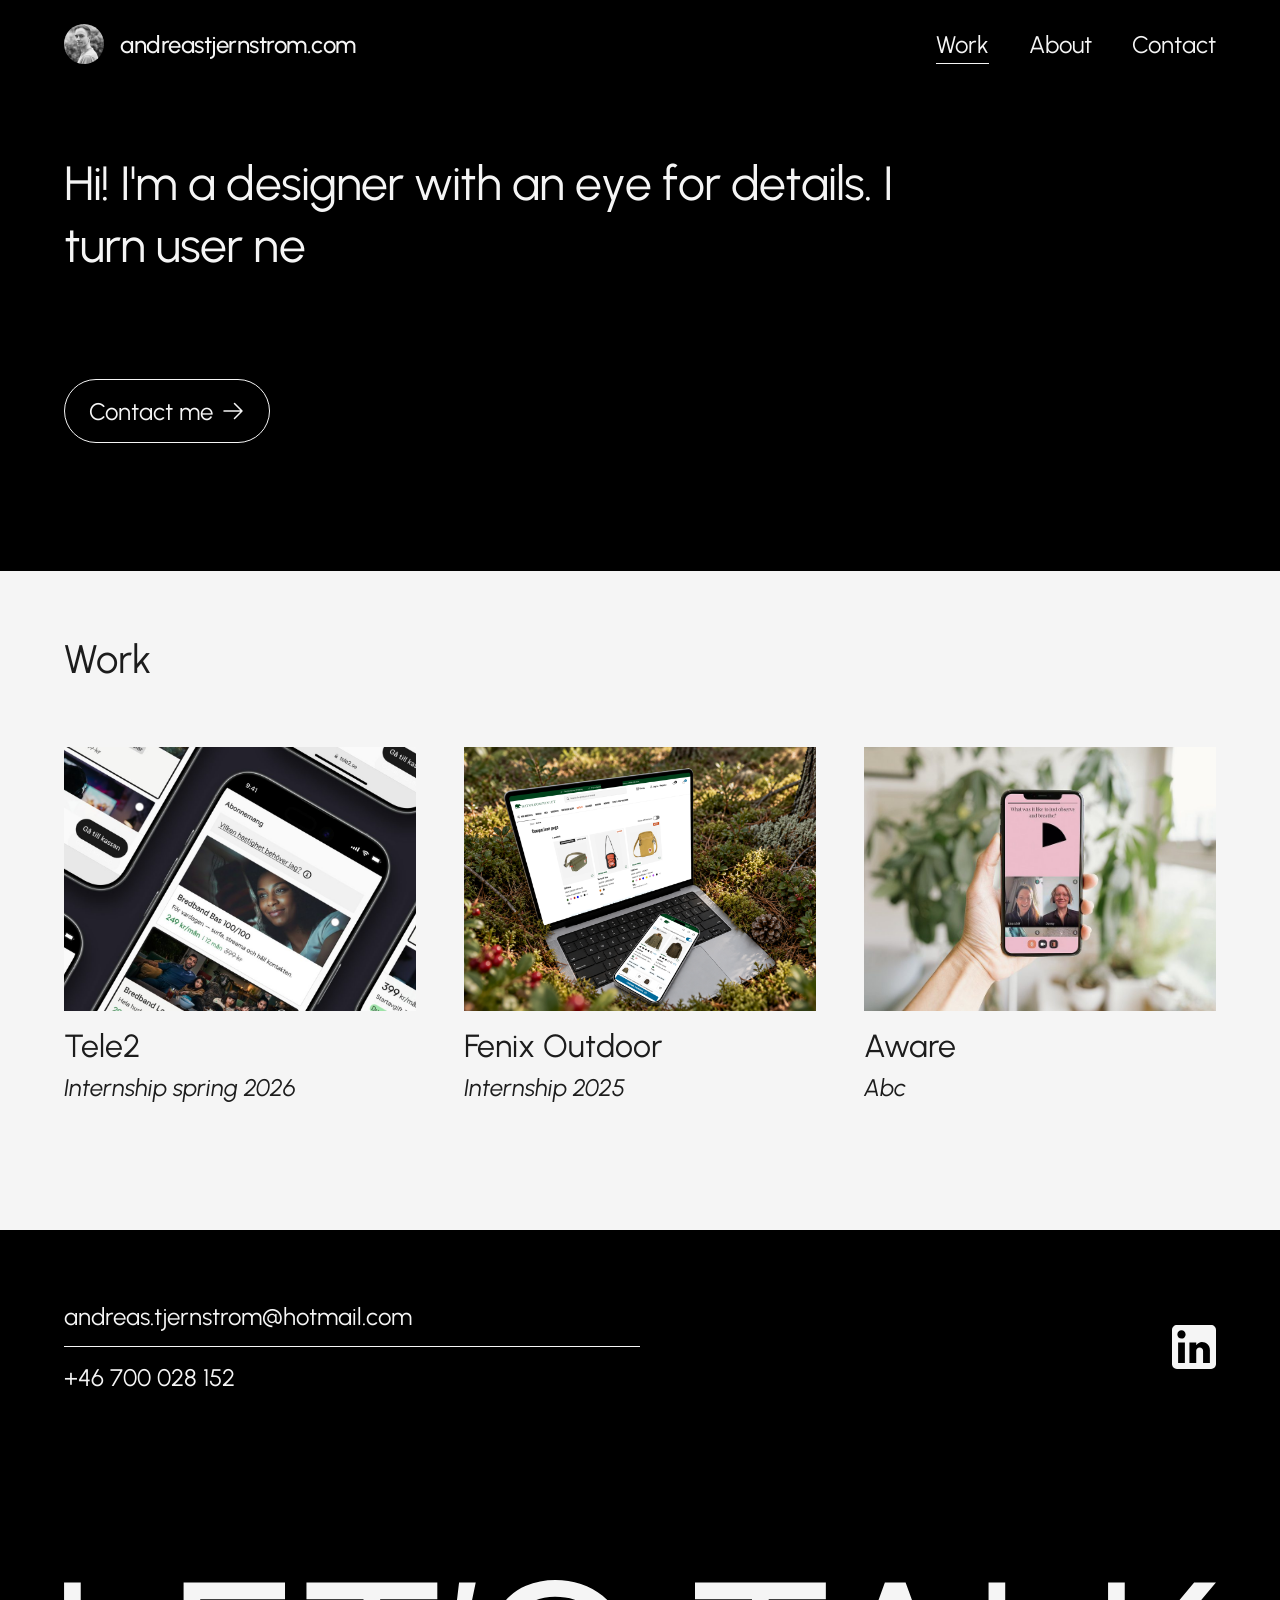
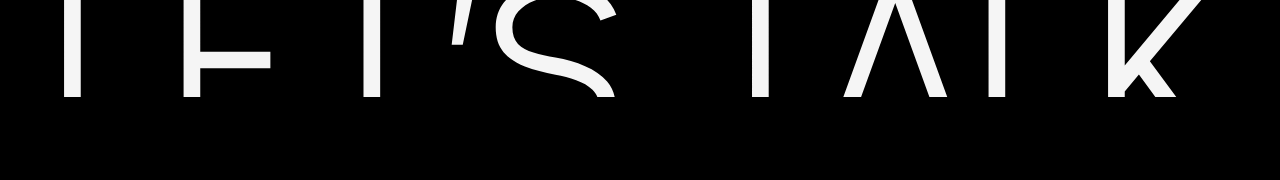
==== index.html @ 5c13f50b "Update index.html" ====
<!DOCTYPE html>
<html lang="en">
<head>
<meta charset="UTF-8" />
<meta name="viewport" content="width=device-width, initial-scale=1" />
<title>andreastjernstrom.com</title>
<meta name="description" content="Andreas Tjernström — UX Designer bridging user needs and business goals through intuitive digital experiences." />
<link rel="preconnect" href="https://fonts.googleapis.com" />
<link rel="preconnect" href="https://fonts.gstatic.com" crossorigin />
<link href="https://fonts.googleapis.com/css2?family=Urbanist:wght@400;500;600&display=swap" rel="stylesheet" />
<link rel="stylesheet" href="styles.css?v=36" />
</head>
<body>

<nav class="nav">
  <a href="index.html" class="nav__logo">
    <img class="nav__avatar" src="images/andreas-avatar-nav.jpg" alt="" width="40" height="40" />
    andreastjernstrom.com
  </a>
  <button class="nav__toggle" aria-label="Toggle menu" aria-expanded="false">
    <span></span><span></span>
    <svg class="nav__toggle-close" viewBox="0 0 20 20" width="20" height="20" fill="none" aria-hidden="true"><line x1="3" y1="3" x2="17" y2="17" stroke="currentColor" stroke-width="2" stroke-linecap="round"/><line x1="17" y1="3" x2="3" y2="17" stroke="currentColor" stroke-width="2" stroke-linecap="round"/></svg>
  </button>
<ul class="nav__links">
    <li><a href="index.html" aria-current="page">Work</a></li>
    <li><a href="about.html">About</a></li>
    <li><a href="contact.html">Contact</a></li>
  </ul>
</nav>

<header class="hero">
  <div class="hero__content">
    <h1>Hi! I'm a designer with an eye for details. I turn user needs and business goals into digital experiences that convert.</h1>
    <a href="contact.html" class="btn">
      <span>Contact me</span>
      <svg class="btn__icon" viewBox="0 0 24 24" fill="none" stroke="currentColor" stroke-width="1.5" aria-hidden="true">
        <path stroke-linecap="round" stroke-linejoin="round" d="M13.5 4.5 21 12m0 0-7.5 7.5M21 12H3" />
      </svg>
    </a>
  </div>
</header>

<section class="portfolio">
  <h2>Work</h2>
  <div class="portfolio__grid">
    <a class="portfolio__card" href="tele2.html" aria-label="Tele2 case study">
      <div class="portfolio__card-media">
        <img src="images/tele2-work-card.jpg" alt="Tele2" loading="lazy" />
      </div>
      <div class="portfolio__card-text">
        <p class="portfolio__card-title">Tele2</p>
        <p class="portfolio__card-subtitle">Internship spring 2026</p>
      </div>
    </a>
    <a class="portfolio__card" href="fenixoutdoor.html" aria-label="Fenix Outdoor case study">
      <div class="portfolio__card-media">
        <img src="images/fenix-work-card.png" alt="Fenix Outdoor International AG" loading="lazy" />
      </div>
      <div class="portfolio__card-text">
        <p class="portfolio__card-title">Fenix Outdoor</p>
        <p class="portfolio__card-subtitle">Internship 2025</p>
      </div>
    </a>
    <a class="portfolio__card" href="aware.html" aria-label="AWARE case study">
      <div class="portfolio__card-media">
        <img src="images/aware-work-card.jpg" alt="29k Foundation" loading="lazy" />
      </div>
      <div class="portfolio__card-text">
        <p class="portfolio__card-title">Aware</p>
        <p class="portfolio__card-subtitle">Abc</p>
      </div>
    </a>
  </div>
</section>

<section class="contact" id="contact">
  <div class="contact__details">
    <ul class="contact__list">
      <li><a href="mailto:andreas.tjernstrom@hotmail.com">andreas.tjernstrom@hotmail.com</a></li>
      <li class="contact__divider" aria-hidden="true"></li>
      <li><a href="tel:+46700028152">+46 700 028 152</a></li>
      <li class="contact__divider contact__divider--mobile-only" aria-hidden="true"></li>
    </ul>
    <a class="social" href="https://www.linkedin.com/in/andreastjernstrom" target="_blank" rel="noopener" aria-label="LinkedIn">
      <svg viewBox="0 0 44 44" fill="none" xmlns="http://www.w3.org/2000/svg"><path d="M39.1111 0C40.4077 0 41.6512 0.515078 42.5681 1.43192C43.4849 2.34877 44 3.59227 44 4.88889V39.1111C44 40.4077 43.4849 41.6512 42.5681 42.5681C41.6512 43.4849 40.4077 44 39.1111 44H4.88889C3.59227 44 2.34877 43.4849 1.43192 42.5681C0.515078 41.6512 0 40.4077 0 39.1111V4.88889C0 3.59227 0.515078 2.34877 1.43192 1.43192C2.34877 0.515078 3.59227 0 4.88889 0H39.1111ZM37.8889 37.8889V24.9333C37.8889 22.8199 37.0493 20.7929 35.5549 19.2985C34.0604 17.804 32.0335 16.9644 29.92 16.9644C27.8422 16.9644 25.4222 18.2356 24.2489 20.1422V17.4289H17.4289V37.8889H24.2489V25.8378C24.2489 23.9556 25.7644 22.4156 27.6467 22.4156C28.5543 22.4156 29.4248 22.7761 30.0665 23.4179C30.7083 24.0597 31.0689 24.9301 31.0689 25.8378V37.8889H37.8889ZM9.48444 13.5911C10.5736 13.5911 11.6181 13.1584 12.3883 12.3883C13.1584 11.6181 13.5911 10.5736 13.5911 9.48444C13.5911 7.21111 11.7578 5.35333 9.48444 5.35333C8.38881 5.35333 7.33804 5.78857 6.56331 6.56331C5.78857 7.33804 5.35333 8.38881 5.35333 9.48444C5.35333 11.7578 7.21111 13.5911 9.48444 13.5911ZM12.8822 37.8889V17.4289H6.11111V37.8889H12.8822Z" fill="#F5F5F5"/></svg>
    </a>
  </div>
  <div class="footer-wordmark">
    <svg class="footer-wordmark__desktop" width="1270" height="129" viewBox="0 0 1270 129" fill="none" xmlns="http://www.w3.org/2000/svg" role="img" aria-label="Let's talk"><path d="M18.376 129H0V2.76074H18.376V129ZM243.604 21.166H150.147V79.0107H227.459V97.416H150.147V129H131.771V2.76074H243.604V21.166ZM411.52 21.166H348.515V129H330.139V21.166H267.266V2.76074H411.52V21.166ZM541.794 0C551.332 1.29183e-05 560.651 1.48987 569.752 4.46973C578.853 7.44962 586.859 11.7885 593.772 17.4854C600.773 23.1821 605.805 30.1494 608.867 38.3877L591.41 44.6982C589.485 39.1767 585.94 34.4882 580.777 30.6318C575.702 26.6879 569.752 23.7072 562.927 21.6914C556.101 19.588 549.057 18.5371 541.794 18.5371C533.481 18.4495 525.693 19.8509 518.43 22.7432C511.254 25.5477 505.435 29.492 500.973 34.5752C496.51 39.5708 494.278 45.443 494.278 52.1914C494.278 60.0793 496.334 66.1713 500.447 70.4658C504.647 74.6726 510.335 77.8272 517.511 79.9307C524.686 82.0341 532.781 83.9188 541.794 85.584C553.52 87.5998 564.414 90.7553 574.478 95.0498C584.541 99.2567 592.635 104.91 598.761 112.009C603.009 116.871 605.782 122.535 607.084 129H588C586.843 125.978 585.049 123.294 582.615 120.948C577.977 116.478 571.983 112.972 564.633 110.431C557.37 107.801 549.757 105.786 541.794 104.384C529.281 102.193 518.036 99.213 508.061 95.4443C498.172 91.6757 490.34 86.3733 484.564 79.5371C478.789 72.6133 475.901 63.4974 475.901 52.1914C475.901 41.5867 478.965 32.3842 485.09 24.584C491.215 16.7837 499.266 10.7359 509.241 6.44141C519.304 2.14686 530.156 0 541.794 0ZM839.905 21.166H776.901V129H758.525V21.166H695.652V2.76074H839.905V21.166ZM973.756 129H859.177L905.002 2.76074H927.841L973.756 129ZM1037.68 129H1019.31V2.76074H1037.68V129ZM1169.46 94.2607L1245.98 2.76074H1270L1197.15 89.6592L1226.28 129H1203.2L1185.08 104.121L1169.46 122.92V129H1151.08V2.76074H1169.46V94.2607ZM878.75 128.968H954.093L916.421 25.373L878.75 128.968ZM439.578 71.3857H427.371L435.509 2.76074H453.885L439.578 71.3857Z" fill="#F5F5F5"/></svg>
    <div class="footer-wordmark__mobile">
      <div class="footer-wordmark__track">
        <svg viewBox="0 0 1270 129" fill="none" xmlns="http://www.w3.org/2000/svg"><path d="M18.376 129H0V2.76074H18.376V129ZM243.604 21.166H150.147V79.0107H227.459V97.416H150.147V129H131.771V2.76074H243.604V21.166ZM411.52 21.166H348.515V129H330.139V21.166H267.266V2.76074H411.52V21.166ZM541.794 0C551.332 1.29183e-05 560.651 1.48987 569.752 4.46973C578.853 7.44962 586.859 11.7885 593.772 17.4854C600.773 23.1821 605.805 30.1494 608.867 38.3877L591.41 44.6982C589.485 39.1767 585.94 34.4882 580.777 30.6318C575.702 26.6879 569.752 23.7072 562.927 21.6914C556.101 19.588 549.057 18.5371 541.794 18.5371C533.481 18.4495 525.693 19.8509 518.43 22.7432C511.254 25.5477 505.435 29.492 500.973 34.5752C496.51 39.5708 494.278 45.443 494.278 52.1914C494.278 60.0793 496.334 66.1713 500.447 70.4658C504.647 74.6726 510.335 77.8272 517.511 79.9307C524.686 82.0341 532.781 83.9188 541.794 85.584C553.52 87.5998 564.414 90.7553 574.478 95.0498C584.541 99.2567 592.635 104.91 598.761 112.009C603.009 116.871 605.782 122.535 607.084 129H588C586.843 125.978 585.049 123.294 582.615 120.948C577.977 116.478 571.983 112.972 564.633 110.431C557.37 107.801 549.757 105.786 541.794 104.384C529.281 102.193 518.036 99.213 508.061 95.4443C498.172 91.6757 490.34 86.3733 484.564 79.5371C478.789 72.6133 475.901 63.4974 475.901 52.1914C475.901 41.5867 478.965 32.3842 485.09 24.584C491.215 16.7837 499.266 10.7359 509.241 6.44141C519.304 2.14686 530.156 0 541.794 0ZM839.905 21.166H776.901V129H758.525V21.166H695.652V2.76074H839.905V21.166ZM973.756 129H859.177L905.002 2.76074H927.841L973.756 129ZM1037.68 129H1019.31V2.76074H1037.68V129ZM1169.46 94.2607L1245.98 2.76074H1270L1197.15 89.6592L1226.28 129H1203.2L1185.08 104.121L1169.46 122.92V129H1151.08V2.76074H1169.46V94.2607ZM878.75 128.968H954.093L916.421 25.373L878.75 128.968ZM439.578 71.3857H427.371L435.509 2.76074H453.885L439.578 71.3857Z" fill="#F5F5F5"/></svg>
        <svg aria-hidden="true" viewBox="0 0 1270 129" fill="none" xmlns="http://www.w3.org/2000/svg"><path d="M18.376 129H0V2.76074H18.376V129ZM243.604 21.166H150.147V79.0107H227.459V97.416H150.147V129H131.771V2.76074H243.604V21.166ZM411.52 21.166H348.515V129H330.139V21.166H267.266V2.76074H411.52V21.166ZM541.794 0C551.332 1.29183e-05 560.651 1.48987 569.752 4.46973C578.853 7.44962 586.859 11.7885 593.772 17.4854C600.773 23.1821 605.805 30.1494 608.867 38.3877L591.41 44.6982C589.485 39.1767 585.94 34.4882 580.777 30.6318C575.702 26.6879 569.752 23.7072 562.927 21.6914C556.101 19.588 549.057 18.5371 541.794 18.5371C533.481 18.4495 525.693 19.8509 518.43 22.7432C511.254 25.5477 505.435 29.492 500.973 34.5752C496.51 39.5708 494.278 45.443 494.278 52.1914C494.278 60.0793 496.334 66.1713 500.447 70.4658C504.647 74.6726 510.335 77.8272 517.511 79.9307C524.686 82.0341 532.781 83.9188 541.794 85.584C553.52 87.5998 564.414 90.7553 574.478 95.0498C584.541 99.2567 592.635 104.91 598.761 112.009C603.009 116.871 605.782 122.535 607.084 129H588C586.843 125.978 585.049 123.294 582.615 120.948C577.977 116.478 571.983 112.972 564.633 110.431C557.37 107.801 549.757 105.786 541.794 104.384C529.281 102.193 518.036 99.213 508.061 95.4443C498.172 91.6757 490.34 86.3733 484.564 79.5371C478.789 72.6133 475.901 63.4974 475.901 52.1914C475.901 41.5867 478.965 32.3842 485.09 24.584C491.215 16.7837 499.266 10.7359 509.241 6.44141C519.304 2.14686 530.156 0 541.794 0ZM839.905 21.166H776.901V129H758.525V21.166H695.652V2.76074H839.905V21.166ZM973.756 129H859.177L905.002 2.76074H927.841L973.756 129ZM1037.68 129H1019.31V2.76074H1037.68V129ZM1169.46 94.2607L1245.98 2.76074H1270L1197.15 89.6592L1226.28 129H1203.2L1185.08 104.121L1169.46 122.92V129H1151.08V2.76074H1169.46V94.2607ZM878.75 128.968H954.093L916.421 25.373L878.75 128.968ZM439.578 71.3857H427.371L435.509 2.76074H453.885L439.578 71.3857Z" fill="#F5F5F5"/></svg>
      </div>
    </div>
  </div>
</section>


<script src="script.js?v=36"></script>
</body>
</html>
---- styles.css ----
/* ============================================
   atjernstrom.com — recreated codebase
   ============================================ */

:root {
  --cream: #feffe2;
  --white: #ffffff;
  --off-white: #f7f4f1;
  --ink: #1c1c1c;
  --black: #000000;
  --paper: #fafafa;
  --line: rgba(28, 28, 28, 0.25);

  --font: "Urbanist", sans-serif;

  --nav-h: 88px;
  --container: 1200px;
  --pad: clamp(24px, 5vw, 64px);
}

* {
  box-sizing: border-box;
}

html {
  scroll-behavior: smooth;
  overscroll-behavior-y: none;
}

body {
  margin: 0;
  font-family: var(--font);
  color: var(--ink);
  background: #000000;
  -webkit-font-smoothing: antialiased;
}

a {
  color: inherit;
  text-decoration: none;
}

img {
  max-width: 100%;
  display: block;
}

.container {
  max-width: var(--container);
  margin: 0 auto;
  padding: 0 var(--pad);
}

/* ---------- Nav ---------- */

.nav {
  position: sticky;
  top: 0;
  z-index: 50;
  display: flex;
  align-items: center;
  justify-content: space-between;
  height: var(--nav-h);
  padding: 0 var(--pad);
  background: #000000;
  color: #f5f5f5;
  transition: transform 0.3s ease;
}

/* `transform`, not `margin-top`: a negative margin-top on .nav pulls
   everything after it up too, shrinking the WHOLE document's height by
   --nav-h every time the nav hides, and growing it back every time it
   shows. On a long page, scrolling down near the very bottom hides the
   nav, which shrinks the document and clamps the scroll position down —
   which then reads as scrolling back UP relative to the previous frame,
   which the logic below reacts to by showing the nav again, which grows
   the document and pushes the scroll position back down (relatively),
   which reads as scrolling down again... this feedback loop was rapidly
   toggling .nav--hidden on and off, several times within a handful of
   pixels of scroll, confirmed with a fine-grained scroll scan on a long
   case-study page (the effect is negligible on a short page like the
   homepage, where the bottom of the page is reached in one scroll step,
   not lingered on). Because the footer scroll-reveal below reads
   .contact's position on every scroll frame, that oscillation was
   visible as the footer's own lock flickering in and out right as it
   approached the bottom of the page — this was the actual bug, not
   anything about the footer reveal logic itself. `transform` renders the
   slide-up-and-hide purely visually, without moving or resizing anything
   in the actual document flow, so hiding/showing the nav can no longer
   change the document's height at all, which removes the feedback loop
   at its root — on every page, not just the ones this happened to be
   caught on. */
.nav--hidden {
  transform: translateY(calc(-1 * var(--nav-h)));
}

.nav__logo {
  display: flex;
  align-items: center;
  gap: 16px;
  font-size: 1.5rem;
  font-weight: 500;
  letter-spacing: -0.02em;
}

.nav__avatar {
  width: 40px;
  height: 40px;
  border-radius: 50%;
  object-fit: cover;
  flex-shrink: 0;
}

.nav__links {
  display: flex;
  gap: 40px;
  list-style: none;
  margin: 0;
  padding: 0;
  font-size: 1.5rem;
}

.nav__links a {
  padding-bottom: 4px;
  border-bottom: 1px solid transparent;
  transition: border-color 0.2s ease;
}

.nav__links a:hover,
.nav__links a[aria-current="page"] {
  border-bottom-color: currentColor;
}

.nav__toggle {
  display: none;
  position: relative;
  z-index: 41;
  width: 40px;
  height: 40px;
  align-items: center;
  justify-content: center;
  background: none;
  border: 0;
  cursor: pointer;
  padding: 8px;
}

.nav__toggle span {
  display: block;
  width: 24px;
  height: 2px;
  background: #f5f5f5;
  margin: 5px 0;
}

.nav__toggle-close {
  display: none;
  position: absolute;
  inset: 0;
  margin: auto;
  color: #f5f5f5;
}

.nav__toggle[aria-expanded="true"] span {
  display: none;
}

.nav__toggle[aria-expanded="true"] .nav__toggle-close {
  display: block;
}

html.nav-open,
html.nav-open body {
  overflow: hidden;
  height: 100%;
  overscroll-behavior: none;
  width: 100%;
}

/* While the mobile menu is open, the collapsed nav row (logo + close icon)
   sits on top of the full-screen menu panel — force it to match the Figma
   "Heading, Device=mobile, State=opened" spec (solid black, #f5f5f5 icon)
   regardless of the page's own theme (some pages set a lighter nav via
   inline style), so it reads as one seamless full-screen black surface.
   The logo/avatar is not part of the opened state, so it's hidden too. */
html.nav-open .nav {
  background: #000000 !important;
  color: #f5f5f5 !important;
  justify-content: flex-end !important;
}

html.nav-open .nav__logo {
  display: none !important;
}

html.nav-open .nav__toggle span {
  background: #f5f5f5 !important;
}

html.nav-open .nav__toggle-close {
  color: #f5f5f5 !important;
}

/* ---------- Hero ---------- */

.hero {
  background: #000000;
  min-height: 448px;
  padding: 64px var(--pad) 128px;
  text-align: left;
  display: flex;
  align-items: center;
}

.hero__content {
  display: flex;
  flex-direction: column;
  align-items: flex-start;
  gap: 40px;
  width: 100%;
}

.hero h1 {
  font-size: 3rem;
  font-weight: 400;
  letter-spacing: -0.02em;
  line-height: 1.3;
  margin: 0;
  max-width: 900px;
  color: #f5f5f5;
}

.hero .btn {
  display: inline-flex;
  align-items: center;
  justify-content: center;
  gap: 8px;
  background: transparent;
  color: #f5f5f5;
  border: 1px solid #f5f5f5;
  border-radius: 128px;
  height: 64px;
  padding: 0 24px;
  font-size: 1.5rem;
  font-weight: 400;
  letter-spacing: normal;
  text-transform: none;
}

.hero .btn__icon {
  width: 24px;
  height: 24px;
  flex-shrink: 0;
}

@media (max-width: 720px) {
  .hero {
    min-height: auto;
    padding: 32px var(--pad) 64px;
  }

  .hero__content {
    gap: 64px;
  }

  .hero h1 {
    font-size: 2rem;
  }

  .hero .btn {
    width: 100%;
    font-size: 1.25rem;
  }
}

.reveal-word {
  display: inline-block;
}

.reveal-char {
  display: inline-block;
  white-space: pre;
  opacity: 0;
  transform: translateY(6px);
  transition: opacity 0.5s ease-out, transform 0.5s ease-out;
}

.reveal-char.is-visible {
  opacity: 1;
  transform: translateY(0);
}

@media (prefers-reduced-motion: reduce) {
  .reveal-char {
    transition: none;
    opacity: 1;
    transform: none;
  }
}

.btn {
  display: inline-flex;
  align-items: center;
  justify-content: center;
  background: var(--black);
  color: var(--paper);
  border: none;
  border-radius: 300px;
  padding: 20px 32px;
  font-family: var(--font);
  font-size: 1.145rem;
  letter-spacing: 0.02em;
  text-transform: uppercase;
  cursor: pointer;
  transition: transform 0.2s ease, opacity 0.2s ease;
}

.btn:hover {
  transform: translateY(-2px);
  opacity: 0.9;
}

/* ---------- Portfolio / Work ---------- */

.portfolio {
  background: #f5f5f5;
  padding: 64px var(--pad) 128px;
}

.portfolio h2 {
  text-align: left;
  font-size: clamp(2rem, 4vw, 2.49rem);
  font-weight: 400;
  margin: 0 0 64px;
}

.portfolio__grid {
  display: flex;
  align-items: flex-start;
  gap: 48px;
}

.portfolio__card {
  display: flex;
  flex-direction: column;
  gap: 16px;
  flex: 1 0 0;
  min-width: 0;
  max-width: 512px;
}

.portfolio__card-media {
  width: 100%;
  aspect-ratio: 533 / 400;
  overflow: hidden;
  background: var(--off-white);
}

.portfolio__card-media img {
  width: 100%;
  height: 100%;
  object-fit: cover;
  display: block;
  transition: transform 0.3s ease;
}

.portfolio__card:hover .portfolio__card-media img {
  transform: scale(1.03);
}

.portfolio__card-text {
  display: flex;
  flex-direction: column;
  gap: 8px;
}

.portfolio__card-title {
  margin: 0;
  font-size: 2rem;
  font-weight: 400;
  color: var(--ink);
}

.portfolio__card-subtitle {
  margin: 0;
  font-size: 1.5rem;
  font-style: italic;
  font-weight: 400;
  color: var(--ink);
}

/* ---------- About page ---------- */

.about {
  padding: 80px var(--pad) 120px;
  background: var(--white);
}

.about__grid {
  display: grid;
  grid-template-columns: 1fr 1fr;
  gap: 64px;
  align-items: start;
}

.about h1 {
  font-size: clamp(2rem, 4vw, 2.49rem);
  font-weight: 400;
  margin: 0 0 32px;
}

.about p {
  font-size: 1.58rem;
  line-height: 1.5;
  margin: 0 0 24px;
}

.about__photo {
  border-radius: 24px;
  overflow: hidden;
  filter: grayscale(1);
}

.about__photo img {
  width: 100%;
  height: auto;
}

/* ---------- Contact / footer marquee ---------- */

.contact {
  background: #000000;
  padding: 64px 0 0;
}

.footer-wordmark {
  width: 100%;
  max-width: 1440px;
  margin: 0 auto;
  padding: 0 64px;
  line-height: 0;
  box-sizing: border-box;
}

.footer-wordmark__desktop {
  display: block;
  width: 100%;
  height: auto;
  aspect-ratio: 1270 / 129;
}

.footer-wordmark__mobile {
  display: none;
}

@media (max-width: 720px) {
  .footer-wordmark__desktop {
    display: none;
  }

  .footer-wordmark__mobile {
    display: block;
    overflow: hidden;
    white-space: nowrap;
  }

  .footer-wordmark__track {
    display: inline-flex;
    align-items: center;
    animation: scroll 15s linear infinite;
  }

  .footer-wordmark__track img {
    height: 67px;
    width: auto;
    flex-shrink: 0;
    margin-right: 32px;
  }
}

@keyframes scroll {
  from {
    transform: translateX(0);
  }
  to {
    transform: translateX(-50%);
  }
}

/* NOTE: width:100% is required here, not just max-width. .contact__details
   is a flex ITEM of .contact-page .contact (which is display:flex on the
   contact page specifically). A flex item with horizontal auto margins
   (margin:0 auto) has those auto margins cancel cross-axis "stretch"
   alignment per the flexbox spec — without an explicit width, the item
   shrinks to fit its own content instead of filling the row, which was
   the actual cause of the contact-list/LinkedIn-icon gap looking wrong
   (the whole row was only ~560px wide instead of the intended ~1312px). */
.contact__details {
  display: flex;
  align-items: center;
  justify-content: space-between;
  width: 100%;
  max-width: 1440px;
  margin: 0 auto 64px;
  padding: 0 64px;
  flex-wrap: wrap;
}

/* flex:1 0 0 (not natural content width) is intentional: the divider
   between email and phone is width:100% of .contact__list, and it's meant
   to reach exactly the horizontal midpoint of the row — which only happens
   if .contact__list occupies exactly half the row's width, matching
   .social's equal flex:1 0 0 share below. There is deliberately no `gap`
   on .contact__details and no padding on either side here: ANY gap or
   padding on a flex:1 0 0 item (even just on .social) eats into that
   item's share of the flex distribution in Chromium, which throws the
   50/50 split off by that same amount and leaves the divider short of the
   true midpoint (confirmed empirically, not just by spec-reading). No
   extra spacing is actually needed — the icon already sits far from the
   list since it's pinned to .social's own right edge via
   justify-content:flex-end on the opposite side of a wide row. */
.contact__list {
  list-style: none;
  margin: 0;
  padding: 0;
  display: flex;
  flex-direction: column;
  gap: 8px;
  flex: 1 0 0;
  min-width: 0;
}

.contact__list li {
  padding: 0;
}

.contact__divider {
  height: 1px;
  background: #f5f5f5;
  width: 100%;
  padding: 0;
}

.contact__divider--mobile-only {
  display: none;
}

.contact__list a {
  display: flex;
  align-items: center;
  height: 44px;
  font-size: 1.5rem;
  color: #f5f5f5;
  transition: opacity 0.2s ease;
}

.contact__list a:hover {
  opacity: 0.6;
}

.social {
  display: inline-flex;
  align-items: center;
  justify-content: flex-end;
  flex: 1 0 0;
  min-width: 0;
}

.social svg {
  width: 44px;
  height: 44px;
}

/* ---------- Footer scroll-reveal ----------
   On pages other than the dedicated Contact page, script.js wraps this
   section's existing content (contact__details + social + footer-wordmark)
   in a .contact__pin div once the viewport is wide enough (desktop), and
   sets --reveal-min-height so .contact reserves exactly enough extra
   document height for the wordmark's own reveal (nothing more).

   Contact details + the LinkedIn icon are completely static: they never
   get a transform applied and never move once .contact__pin is fixed.
   ONLY .footer-wordmark animates, via its own `transform: translateY`,
   sliding from fully hidden (below .contact__pin) to fully visible.
   .contact__pin itself switches from normal flow straight to
   `position: fixed; bottom: 0` (no transform on the pin) at the exact
   scroll position where its own natural (unpinned) bottom edge would
   otherwise start scrolling past the viewport's bottom edge — the same
   instant a native `position: sticky; bottom: 0` would engage, so the
   switch is seamless (pin's rendered position doesn't jump). Because the
   footer's own natural height is all .contact reserves before that
   (no artificial lead spacer), there's no gap above or below the footer
   once it's resting, and the footer is never taller than its own content.

   Trade-off, by construction: since the footer (361px) is shorter than
   most viewports, this lock point is reached while some of the previous
   section can still be on screen above it — the previous section keeps
   scrolling normally (not stuck) for a moment while the footer is already
   fixed at the bottom. That's standard sticky-footer behavior. The two
   alternatives that were tried and rejected both broke a harder
   requirement: reserving extra document height so the lock only happens
   once the previous section is fully gone left a large flat black gap
   above the footer while scrolling through that reserved height; sliding
   the whole footer (not just the wordmark) up as one piece removed the
   gap but made the contact details move, which they must not.

   .footer-wordmark deliberately stays in NORMAL FLOW inside .contact__pin
   (only animated via `transform`, which never affects layout) rather than
   being pulled out with position:absolute — that was tried first and
   caused the wordmark to overlap .contact__details at full reveal, because
   .contact__pin's own auto height then no longer reserved any space for
   it. Keeping it in flow means .contact__pin's natural height is always
   the FULL footer (info + gap + wordmark), exactly matching the
   no-JS/reduced-motion fallback.

   Deliberately NOT position:sticky here: Chromium (and historically Safari
   too) does not reliably engage `position: sticky; bottom: 0` the way it
   does for `top: 0` — confirmed by testing in isolation, it silently no-ops
   and the element just scrolls normally. script.js instead toggles
   .contact__pin--fixed at the exact scroll position where a sticky element
   would have engaged, which is fully cross-browser reliable. */
.contact--reveal {
  min-height: var(--reveal-min-height, auto);
}

.contact--reveal .contact__pin--fixed {
  position: fixed;
  left: 0;
  right: 0;
  bottom: 0;
}

.contact--reveal .footer-wordmark {
  will-change: transform;
}

/* ---------- Contact page hero variant ---------- */

/* Matches Figma's "Contact" frame (node 187:2670): Heading, a flexible
   black-filled gap, then the Footer block glued to the true bottom of the
   viewport. Using a flex body + flex:1 on the section (rather than
   min-height:calc(100vh - var(--nav-h))) makes this robust to the nav's
   actual rendered height instead of assuming a fixed 88px. */
body.contact-page {
  min-height: 100vh;
  display: flex;
  flex-direction: column;
}

.contact-page .contact {
  flex: 1 0 auto;
  padding-top: 64px;
  display: flex;
  flex-direction: column;
  justify-content: flex-end;
}

/* ---------- Footer ---------- */

/* ---------- Responsive ---------- */

@media (max-width: 720px) {
  .nav__links {
    position: fixed;
    inset: 0;
    background: #000000;
    color: #f5f5f5;
    flex-direction: column;
    align-items: center;
    justify-content: center;
    padding: 0;
    gap: 31px;
    font-size: 1.5rem;
    transform: translateY(-110%);
    transition: transform 0.3s ease;
    z-index: 40;
  }

  .nav__links.is-open {
    transform: translateY(0);
  }

  .nav__toggle {
    display: flex;
    flex-direction: column;
  }

  .nav__logo {
    gap: 8px;
    font-size: 1.25rem;
  }

  .nav__avatar {
    width: 32px;
    height: 32px;
  }

  .portfolio {
    padding: 32px var(--pad) 64px;
  }

  .portfolio h2 {
    margin-bottom: 32px;
  }

  .portfolio__grid {
    flex-direction: column;
    gap: 32px;
  }

  .portfolio__card {
    max-width: none;
  }

  .portfolio__card-title {
    font-size: 1.5rem;
  }

  .portfolio__card-subtitle {
    font-size: 1.25rem;
  }

  .about__grid {
    grid-template-columns: 1fr;
    gap: 32px;
  }

  .about__photo {
    order: -1;
  }

  .contact__details {
    flex-direction: column;
    align-items: center;
    gap: 32px;
    padding: 0 16px;
  }

  .footer-wordmark {
    padding: 0 16px;
  }

  .contact__list {
    width: 100%;
    flex: none;
    align-items: center;
  }

  .contact__list a {
    justify-content: center;
  }

  .contact__divider--mobile-only {
    display: block;
  }

  .social {
    flex: none;
    align-self: center;
  }
}

/* ============================================
   Case study pages
   ============================================ */

/* --- Case index hero (Tele2 / Fenix outdoor) --- */

.case-index-hero {
  padding: 96px var(--pad) 72px;
  text-align: center;
  color: var(--paper);
}

.case-index-hero--dark {
  background: #000000;
}

.case-index-hero--teal {
  background: #3d6e6c;
}

.case-index-hero img.case-logo {
  max-width: 260px;
  margin: 0 auto 48px;
}

.meta-grid {
  display: flex;
  flex-wrap: wrap;
  justify-content: center;
  gap: 56px;
  margin-top: 16px;
}

.meta-grid__item {
  min-width: 120px;
}

.meta-grid__label {
  display: block;
  font-size: 1.1rem;
  letter-spacing: -0.02em;
  text-transform: uppercase;
  opacity: 0.65;
  margin-bottom: 8px;
}

.meta-grid__value {
  font-size: 1.75rem;
}

.meta-grid__value + .meta-grid__value {
  margin-top: 4px;
}

.meta-grid__value a,
.meta-grid a.meta-grid__value {
  border-bottom: 1px solid currentColor;
}

/* --- Sub-case grid (list of cases inside Tele2 / Fenix) --- */

.subcases {
  padding: 88px var(--pad) 112px;
  background: var(--white);
  text-align: center;
}

.subcases h2 {
  font-size: clamp(2rem, 4vw, 2.49rem);
  font-weight: 400;
  margin: 0 0 56px;
}

.subcases__grid {
  display: grid;
  grid-template-columns: repeat(2, 1fr);
  gap: 32px;
  text-align: left;
}

.subcase-card {
  display: flex;
  flex-direction: column;
  gap: 12px;
}

.subcase-card__image {
  aspect-ratio: 16 / 9;
  border-radius: 24px;
  background: #0b0b0b;
  overflow: hidden;
}

.subcase-card__image img {
  width: 100%;
  height: 100%;
  object-fit: cover;
  display: block;
  transition: transform 0.3s ease;
}

.subcase-card:hover .subcase-card__image img {
  transform: scale(1.03);
}

.subcase-card__title {
  font-size: 1.33rem;
}

/* --- Case detail article (hero + alternating sections) --- */

.case-hero {
  background: var(--paper);
  padding: 88px var(--pad) 72px;
}

.case-hero--dark {
  background: #000000;
  color: var(--paper);
}

.case-hero--dark .case-hero__eyebrow {
  color: rgba(250, 250, 250, 0.6);
}

.case-hero--dark .meta-grid__label {
  color: rgba(250, 250, 250, 0.6);
}

.case-hero__eyebrow {
  font-size: 1.1rem;
  letter-spacing: -0.02em;
  text-transform: uppercase;
  color: #7c7c7c;
  margin: 0 0 16px;
}

.case-hero h1 {
  font-size: 5.125rem;
  font-weight: 400;
  letter-spacing: -0.02em;
  margin: 0 0 24px;
  max-width: 900px;
}

.case-hero--compact h1 {
  font-size: 3.125rem;
}

.case-hero__lede {
  font-size: 1.375rem;
  line-height: 1.4;
  max-width: 67%;
  margin: 0;
}

.case-hero .meta-grid {
  justify-content: flex-start;
  margin-top: 40px;
}

.case-hero .meta-grid__label {
  color: rgba(28, 28, 28, 0.5);
  opacity: 1;
}

.case-image-full {
  width: 100%;
  line-height: 0;
}

.case-image-full img {
  width: 100%;
  height: auto;
  display: block;
}

.case-section {
  padding: 72px var(--pad);
  background: var(--white);
  color: var(--ink);
}

.case-section--alt {
  background: #f5f5f4;
}

.case-section__inner {
  max-width: none;
  margin: 0;
}

/* Standalone text (no left-hand label) still doesn't span the full width —
   it's capped to the same width as the split layout's content column */
.case-section__inner > h2,
.case-section__inner > h3,
.case-section__inner > p,
.case-section__inner > ul {
  max-width: 67%;
}

.case-section h2 {
  text-align: left;
  font-size: 3.125rem;
  font-weight: 400;
  margin: 0 0 40px;
}

.case-section h3 {
  font-size: 2.625rem;
  font-weight: 400;
  margin: 32px 0 12px;
}

.case-section p {
  font-size: 1.375rem;
  line-height: 1.5;
  margin: 0 0 20px;
}

/* On the shorter case pages (title already at H2 scale), the top-level
   section heading shifts down one level to match the original hierarchy */
.case-hero--compact ~ .case-section h2 {
  font-size: 2.625rem;
}

.case-section h4 {
  font-size: 1.75rem;
  font-weight: 400;
  margin: 24px 0 8px;
}

/* Two-column "split" layout: narrow label column + wider indented content
   column, matching the original site's grid pattern for labeled sub-items */
.case-split {
  display: grid;
  grid-template-columns: minmax(130px, 25%) 1fr;
  gap: clamp(20px, 3vw, 48px);
  align-items: start;
  margin-top: 32px;
}

.case-split > .case-split__label {
  margin: 0;
  max-width: none;
  font-size: 1.75rem;
}

.case-split__content {
  min-width: 0;
}

.case-split__content > p {
  font-size: 1.375rem;
  line-height: 1.5;
  margin: 0 0 20px;
}

.case-split__content > p:last-child {
  margin-bottom: 0;
}

.case-split__content > img {
  width: 100%;
  border-radius: 20px;
  margin: 0 0 20px;
}

.case-split__content > img:last-child {
  margin-bottom: 0;
}

.case-split__content > video {
  display: block;
  width: 100%;
  max-width: 100%;
  aspect-ratio: 16 / 9;
  object-fit: contain;
  border-radius: 20px;
  margin: 0 0 20px;
  background: #000;
}

.case-split__content > video:last-child {
  margin-bottom: 0;
}

/* Accordion toggle used on AWARE's Solution items */
.accordion__toggle {
  display: flex;
  align-items: center;
  justify-content: center;
  width: 40px;
  height: 40px;
  border-radius: 50%;
  background: var(--ink);
  border: 0;
  cursor: pointer;
  padding: 0;
  margin: 20px auto 0;
  flex-shrink: 0;
  transition: opacity 0.2s ease;
}

.accordion__toggle:hover {
  opacity: 0.8;
}

.accordion__icon {
  position: relative;
  width: 14px;
  height: 14px;
}

.accordion__line {
  position: absolute;
  background: var(--paper);
  border-radius: 1px;
}

.accordion__line--h {
  top: 50%;
  left: 0;
  width: 100%;
  height: 2px;
  transform: translateY(-50%);
}

.accordion__line--v {
  left: 50%;
  top: 0;
  width: 2px;
  height: 100%;
  transform: translateX(-50%);
  transition: opacity 0.2s ease;
}

.accordion__toggle[aria-expanded="true"] .accordion__line--v {
  opacity: 0;
}

.accordion__panel {
  max-height: 0;
  overflow: hidden;
  transition: max-height 0.3s ease;
}

.accordion__panel > p {
  font-size: 1.375rem;
  line-height: 1.5;
  margin: 20px 0 0;
}

.accordion__panel > p:first-child {
  margin-top: 20px;
}

.image-pair {
  display: grid;
  grid-template-columns: 1fr 1fr;
  gap: 20px;
  margin: 0 0 20px;
}

.image-pair:last-child {
  margin-bottom: 0;
}

.image-pair img {
  width: 100%;
  border-radius: 20px;
  margin: 0;
}

@media (max-width: 720px) {
  .image-pair {
    grid-template-columns: 1fr;
  }
}

/* Tele2 Design system has repeated sub-project blocks, each with its own
   full-size H2 title (unlike the single-title compact case pages) */
.case-hero--compact ~ .case-section h2.case-section__block-title {
  font-size: 3.125rem;
}

.case-section p:last-child {
  margin-bottom: 0;
}

.case-section img {
  width: 100%;
  border-radius: 20px;
  margin: 24px 0;
}

.case-section .meta-grid {
  justify-content: center;
  margin: 40px 0 0;
}

.case-section .meta-grid__label {
  color: rgba(28, 28, 28, 0.5);
  opacity: 1;
}

.insight-list {
  list-style: none;
  margin: 0;
  padding: 0;
  counter-reset: insight;
}

.insight-list li {
  counter-increment: insight;
  padding: 24px 0;
  border-top: 1px solid var(--line);
  font-size: 1.58rem;
}

.insight-list li:last-child {
  border-bottom: 1px solid var(--line);
}

.insight-list li::before {
  content: counter(insight) ") ";
  font-weight: 600;
}

.bullet-list {
  list-style: disc;
  margin: 0 0 20px;
  padding-left: 1.3em;
}

.bullet-list li {
  font-size: 1.375rem;
  line-height: 1.5;
  margin-bottom: 8px;
}

.bullet-list li:last-child {
  margin-bottom: 0;
}

.case-nav {
  display: flex;
  justify-content: space-between;
  padding: 32px var(--pad);
  background: #f5f5f4;
  font-size: 1.145rem;
  letter-spacing: 0.02em;
  text-transform: uppercase;
}

.case-nav a {
  border-bottom: 1px solid transparent;
}

.case-nav a:hover {
  border-bottom-color: var(--ink);
}

@media (max-width: 720px) {
  .subcases__grid {
    grid-template-columns: 1fr;
  }

  .meta-grid {
    gap: 32px;
  }

  .case-split {
    grid-template-columns: 1fr;
    gap: 12px;
  }

  .case-section__inner > h2,
  .case-section__inner > h3,
  .case-section__inner > p,
  .case-section__inner > ul,
  .case-hero__lede {
    max-width: 100%;
  }

  .nav__logo {
    font-size: 1.25rem;
  }

  .case-hero h1 {
    font-size: 2.75rem;
  }

  .case-hero--compact h1 {
    font-size: 1.9rem;
  }

  .case-hero__lede {
    font-size: 1.05rem;
  }

  .case-hero__eyebrow,
  .meta-grid__label {
    font-size: 0.95rem;
  }

  .meta-grid__value {
    font-size: 1.3rem;
  }

  .case-section h2,
  .case-hero--compact ~ .case-section h2,
  .case-hero--compact ~ .case-section h2.case-section__block-title {
    font-size: 1.9rem;
  }

  .case-section h3 {
    font-size: 1.6rem;
  }

  .case-section h4,
  .case-split > .case-split__label {
    font-size: 1.3rem;
  }

  .case-section p,
  .case-split__content > p {
    font-size: 1.05rem;
  }
}

/* ---------- Accessibility ---------- */

:focus-visible {
  outline: 2px solid var(--ink);
  outline-offset: 3px;
}

@media (prefers-reduced-motion: reduce) {
  .marquee__track {
    animation: none;
  }
  * {
    scroll-behavior: auto !important;
  }
}
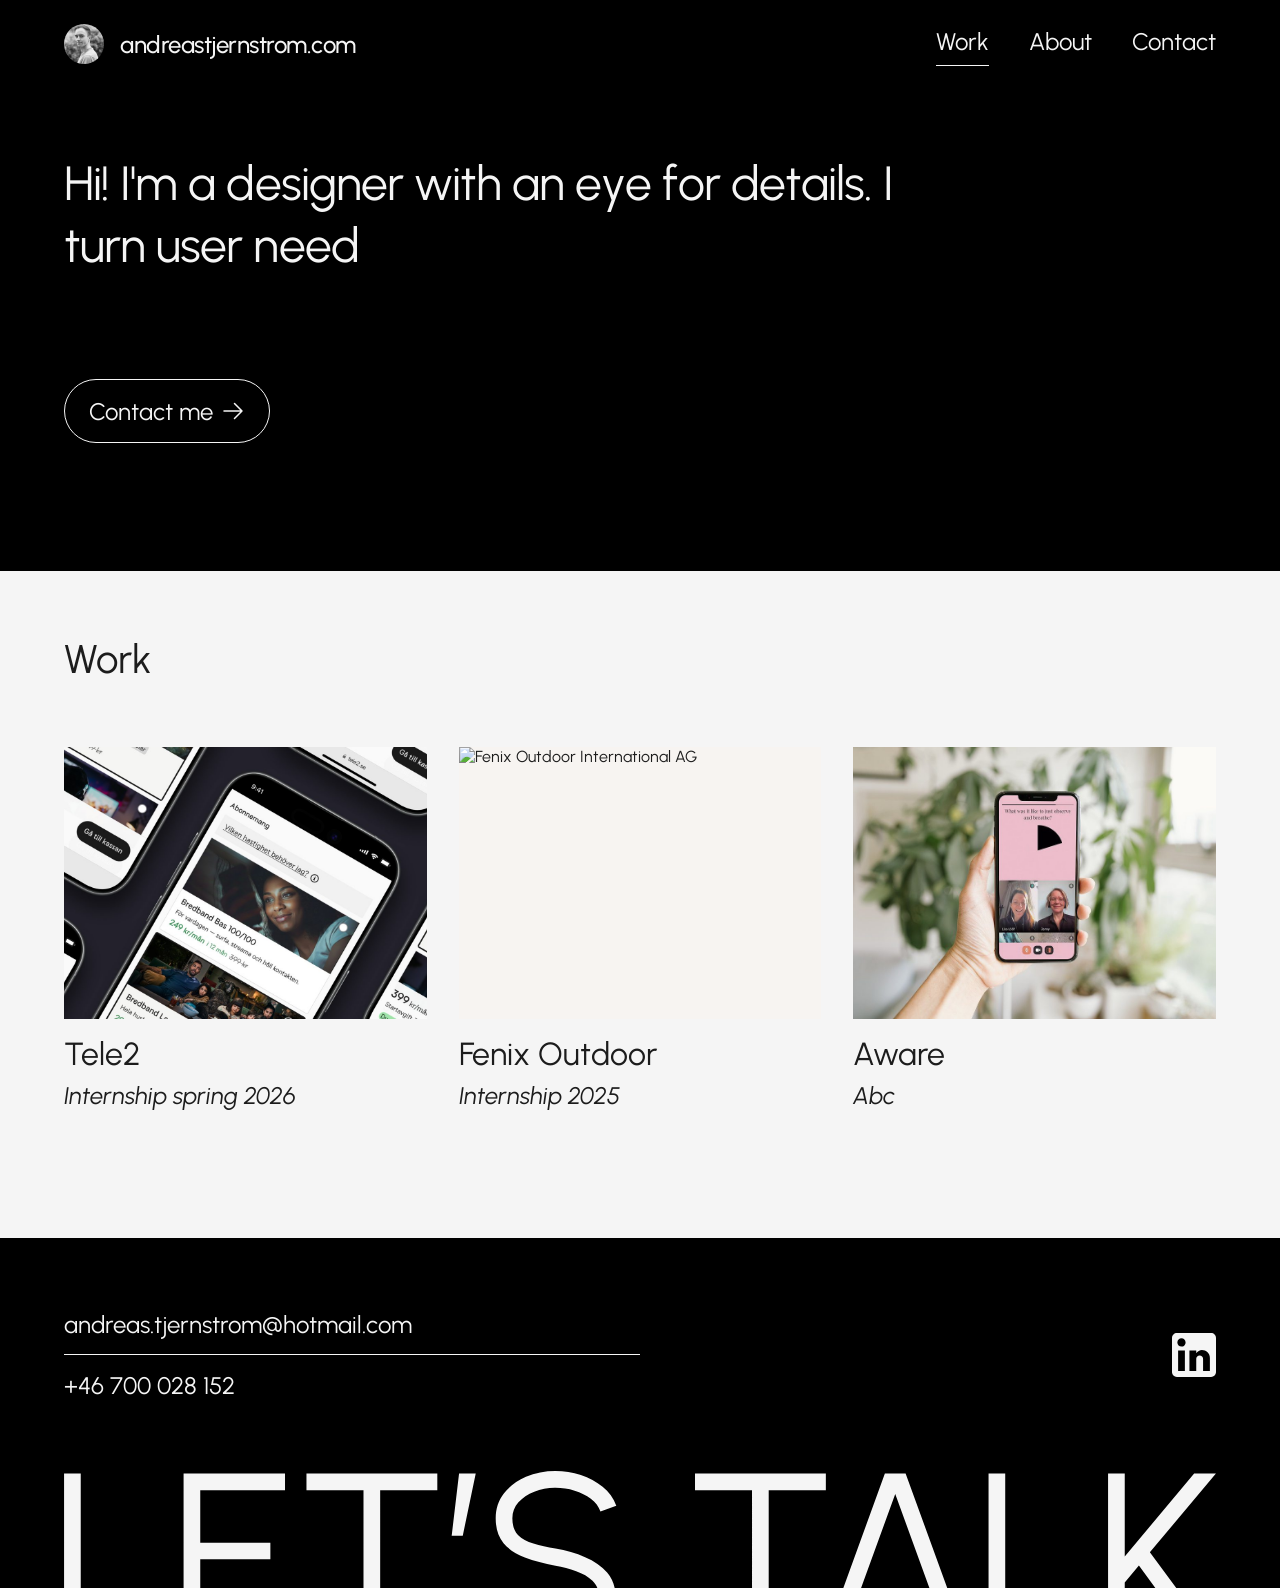
==== commit 83396a21: "Add files via upload" ====
--- a/index.html
+++ b/index.html
@@ -8,7 +8,7 @@
 <link rel="preconnect" href="https://fonts.googleapis.com" />
 <link rel="preconnect" href="https://fonts.gstatic.com" crossorigin />
 <link href="https://fonts.googleapis.com/css2?family=Urbanist:wght@400;500;600&display=swap" rel="stylesheet" />
-<link rel="stylesheet" href="styles.css?v=36" />
+<link rel="stylesheet" href="styles.css?v=43" />
 </head>
 <body>
 
@@ -54,7 +54,7 @@
     </a>
     <a class="portfolio__card" href="fenixoutdoor.html" aria-label="Fenix Outdoor case study">
       <div class="portfolio__card-media">
-        <img src="images/fenix-work-card.png" alt="Fenix Outdoor International AG" loading="lazy" />
+        <img src="images/fenix-work-card.jpg" alt="Fenix Outdoor International AG" loading="lazy" />
       </div>
       <div class="portfolio__card-text">
         <p class="portfolio__card-title">Fenix Outdoor</p>
@@ -97,6 +97,6 @@
 </section>
 
 
-<script src="script.js?v=36"></script>
+<script src="script.js?v=43"></script>
 </body>
 </html>
--- a/styles.css
+++ b/styles.css
@@ -80,11 +80,13 @@
    pixels of scroll, confirmed with a fine-grained scroll scan on a long
    case-study page (the effect is negligible on a short page like the
    homepage, where the bottom of the page is reached in one scroll step,
-   not lingered on). Because the footer scroll-reveal below reads
-   .contact's position on every scroll frame, that oscillation was
-   visible as the footer's own lock flickering in and out right as it
-   approached the bottom of the page — this was the actual bug, not
-   anything about the footer reveal logic itself. `transform` renders the
+   not lingered on). Historical note: back when the footer still had a
+   JS scroll-reveal (removed in round 22 — the footer is static now, see
+   the Contact / footer marquee section below), that reveal logic read
+   .contact's position on every scroll frame, so this same oscillation
+   showed up as the footer's own lock flickering in and out right as it
+   approached the bottom of the page — confirming the nav was the actual
+   bug, not anything about the footer logic itself. `transform` renders the
    slide-up-and-hide purely visually, without moving or resizing anything
    in the actual document flow, so hiding/showing the nav can no longer
    change the document's height at all, which removes the feedback loop
@@ -121,6 +123,9 @@
 }
 
 .nav__links a {
+  display: inline-flex;
+  align-items: center;
+  height: 44px;
   padding-bottom: 4px;
   border-bottom: 1px solid transparent;
   transition: border-color 0.2s ease;
@@ -329,7 +334,7 @@
 
 .portfolio h2 {
   text-align: left;
-  font-size: clamp(2rem, 4vw, 2.49rem);
+  font-size: clamp(2rem, 4vw, 2.5rem);
   font-weight: 400;
   margin: 0 0 64px;
 }
@@ -337,7 +342,7 @@
 .portfolio__grid {
   display: flex;
   align-items: flex-start;
-  gap: 48px;
+  gap: 32px;
 }
 
 .portfolio__card {
@@ -346,7 +351,7 @@
   gap: 16px;
   flex: 1 0 0;
   min-width: 0;
-  max-width: 512px;
+  max-width: 416px;
 }
 
 .portfolio__card-media {
@@ -404,13 +409,13 @@
 }
 
 .about h1 {
-  font-size: clamp(2rem, 4vw, 2.49rem);
+  font-size: clamp(2rem, 4vw, 2.5rem);
   font-weight: 400;
   margin: 0 0 32px;
 }
 
 .about p {
-  font-size: 1.58rem;
+  font-size: 1.5rem;
   line-height: 1.5;
   margin: 0 0 24px;
 }
@@ -549,6 +554,7 @@
   display: flex;
   align-items: center;
   height: 44px;
+  border-radius: 128px;
   font-size: 1.5rem;
   color: #f5f5f5;
   transition: opacity 0.2s ease;
@@ -569,69 +575,6 @@
 .social svg {
   width: 44px;
   height: 44px;
-}
-
-/* ---------- Footer scroll-reveal ----------
-   On pages other than the dedicated Contact page, script.js wraps this
-   section's existing content (contact__details + social + footer-wordmark)
-   in a .contact__pin div once the viewport is wide enough (desktop), and
-   sets --reveal-min-height so .contact reserves exactly enough extra
-   document height for the wordmark's own reveal (nothing more).
-
-   Contact details + the LinkedIn icon are completely static: they never
-   get a transform applied and never move once .contact__pin is fixed.
-   ONLY .footer-wordmark animates, via its own `transform: translateY`,
-   sliding from fully hidden (below .contact__pin) to fully visible.
-   .contact__pin itself switches from normal flow straight to
-   `position: fixed; bottom: 0` (no transform on the pin) at the exact
-   scroll position where its own natural (unpinned) bottom edge would
-   otherwise start scrolling past the viewport's bottom edge — the same
-   instant a native `position: sticky; bottom: 0` would engage, so the
-   switch is seamless (pin's rendered position doesn't jump). Because the
-   footer's own natural height is all .contact reserves before that
-   (no artificial lead spacer), there's no gap above or below the footer
-   once it's resting, and the footer is never taller than its own content.
-
-   Trade-off, by construction: since the footer (361px) is shorter than
-   most viewports, this lock point is reached while some of the previous
-   section can still be on screen above it — the previous section keeps
-   scrolling normally (not stuck) for a moment while the footer is already
-   fixed at the bottom. That's standard sticky-footer behavior. The two
-   alternatives that were tried and rejected both broke a harder
-   requirement: reserving extra document height so the lock only happens
-   once the previous section is fully gone left a large flat black gap
-   above the footer while scrolling through that reserved height; sliding
-   the whole footer (not just the wordmark) up as one piece removed the
-   gap but made the contact details move, which they must not.
-
-   .footer-wordmark deliberately stays in NORMAL FLOW inside .contact__pin
-   (only animated via `transform`, which never affects layout) rather than
-   being pulled out with position:absolute — that was tried first and
-   caused the wordmark to overlap .contact__details at full reveal, because
-   .contact__pin's own auto height then no longer reserved any space for
-   it. Keeping it in flow means .contact__pin's natural height is always
-   the FULL footer (info + gap + wordmark), exactly matching the
-   no-JS/reduced-motion fallback.
-
-   Deliberately NOT position:sticky here: Chromium (and historically Safari
-   too) does not reliably engage `position: sticky; bottom: 0` the way it
-   does for `top: 0` — confirmed by testing in isolation, it silently no-ops
-   and the element just scrolls normally. script.js instead toggles
-   .contact__pin--fixed at the exact scroll position where a sticky element
-   would have engaged, which is fully cross-browser reliable. */
-.contact--reveal {
-  min-height: var(--reveal-min-height, auto);
-}
-
-.contact--reveal .contact__pin--fixed {
-  position: fixed;
-  left: 0;
-  right: 0;
-  bottom: 0;
-}
-
-.contact--reveal .footer-wordmark {
-  will-change: transform;
 }
 
 /* ---------- Contact page hero variant ---------- */
@@ -799,7 +742,7 @@
 
 .meta-grid__label {
   display: block;
-  font-size: 1.1rem;
+  font-size: 1rem;
   letter-spacing: -0.02em;
   text-transform: uppercase;
   opacity: 0.65;
@@ -807,7 +750,10 @@
 }
 
 .meta-grid__value {
-  font-size: 1.75rem;
+  display: flex;
+  align-items: center;
+  height: 44px;
+  font-size: 1.5rem;
 }
 
 .meta-grid__value + .meta-grid__value {
@@ -816,7 +762,16 @@
 
 .meta-grid__value a,
 .meta-grid a.meta-grid__value {
+  display: inline-flex;
+  align-items: center;
+  gap: 8px;
   border-bottom: 1px solid currentColor;
+}
+
+.meta-grid__value .link-icon {
+  width: 24px;
+  height: 24px;
+  flex-shrink: 0;
 }
 
 /* --- Sub-case grid (list of cases inside Tele2 / Fenix) --- */
@@ -828,14 +783,16 @@
 }
 
 .subcases h2 {
-  font-size: clamp(2rem, 4vw, 2.49rem);
+  font-size: clamp(2rem, 4vw, 2.5rem);
   font-weight: 400;
   margin: 0 0 56px;
 }
 
 .subcases__grid {
-  display: grid;
-  grid-template-columns: repeat(2, 1fr);
+  display: flex;
+  flex-wrap: wrap;
+  justify-content: center;
+  align-items: flex-start;
   gap: 32px;
   text-align: left;
 }
@@ -843,12 +800,14 @@
 .subcase-card {
   display: flex;
   flex-direction: column;
-  gap: 12px;
+  gap: 16px;
+  flex: 1 0 0;
+  min-width: 0;
+  max-width: 416px;
 }
 
 .subcase-card__image {
-  aspect-ratio: 16 / 9;
-  border-radius: 24px;
+  aspect-ratio: 533 / 400;
   background: #0b0b0b;
   overflow: hidden;
 }
@@ -866,7 +825,7 @@
 }
 
 .subcase-card__title {
-  font-size: 1.33rem;
+  font-size: 2rem;
 }
 
 /* --- Case detail article (hero + alternating sections) --- */
@@ -890,7 +849,7 @@
 }
 
 .case-hero__eyebrow {
-  font-size: 1.1rem;
+  font-size: 1rem;
   letter-spacing: -0.02em;
   text-transform: uppercase;
   color: #7c7c7c;
@@ -898,7 +857,7 @@
 }
 
 .case-hero h1 {
-  font-size: 5.125rem;
+  font-size: 3rem;
   font-weight: 400;
   letter-spacing: -0.02em;
   margin: 0 0 24px;
@@ -906,11 +865,11 @@
 }
 
 .case-hero--compact h1 {
-  font-size: 3.125rem;
+  font-size: 3rem;
 }
 
 .case-hero__lede {
-  font-size: 1.375rem;
+  font-size: 1.5rem;
   line-height: 1.4;
   max-width: 67%;
   margin: 0;
@@ -935,6 +894,16 @@
   width: 100%;
   height: auto;
   display: block;
+}
+
+/* The very first case image — directly after the hero, not yet inside a
+   padded section — now follows the same horizontal padding as the text
+   above it, instead of bleeding edge-to-edge (matches the updated Figma).
+   Any later .case-image-full is already nested inside a padded
+   .case-section, so this selector leaves those alone. */
+.case-hero + .case-image-full {
+  padding: 0 var(--pad);
+  background: var(--paper);
 }
 
 .case-section {
@@ -963,19 +932,19 @@
 
 .case-section h2 {
   text-align: left;
-  font-size: 3.125rem;
+  font-size: 2.5rem;
   font-weight: 400;
   margin: 0 0 40px;
 }
 
 .case-section h3 {
-  font-size: 2.625rem;
+  font-size: 2rem;
   font-weight: 400;
   margin: 32px 0 12px;
 }
 
 .case-section p {
-  font-size: 1.375rem;
+  font-size: 1.5rem;
   line-height: 1.5;
   margin: 0 0 20px;
 }
@@ -983,7 +952,7 @@
 /* On the shorter case pages (title already at H2 scale), the top-level
    section heading shifts down one level to match the original hierarchy */
 .case-hero--compact ~ .case-section h2 {
-  font-size: 2.625rem;
+  font-size: 2.5rem;
 }
 
 .case-section h4 {
@@ -1005,7 +974,7 @@
 .case-split > .case-split__label {
   margin: 0;
   max-width: none;
-  font-size: 1.75rem;
+  font-size: 2rem;
 }
 
 .case-split__content {
@@ -1013,7 +982,7 @@
 }
 
 .case-split__content > p {
-  font-size: 1.375rem;
+  font-size: 1.5rem;
   line-height: 1.5;
   margin: 0 0 20px;
 }
@@ -1108,7 +1077,7 @@
 }
 
 .accordion__panel > p {
-  font-size: 1.375rem;
+  font-size: 1.5rem;
   line-height: 1.5;
   margin: 20px 0 0;
 }
@@ -1140,10 +1109,89 @@
   }
 }
 
+/* USP list: icon + italic line, used in case-study "Result" sections */
+.usp-list {
+  list-style: none;
+  margin: 32px 0 0;
+  padding: 0;
+  display: flex;
+  flex-direction: column;
+  gap: 16px;
+}
+
+.usp-list li {
+  display: flex;
+  align-items: flex-start;
+  gap: 8px;
+  font-size: 1.5rem;
+  font-style: italic;
+  line-height: 1.4;
+}
+
+.usp-list__icon {
+  width: 24px;
+  height: 24px;
+  flex-shrink: 0;
+  margin-top: 0.2em;
+}
+
+/* Captioned image pair (Before/After, etc.) — measurements per Figma's
+   "Images" component (node 326:2539): 32px gap between the two images,
+   64px top padding from the content above. Scoped to this modifier only
+   (not the base .image-pair) since aware.html's plain .image-pair uses
+   different, unrelated spacing. */
+.image-pair.image-pair--captioned {
+  gap: 32px;
+  margin: 64px 0 0;
+}
+
+.image-pair--captioned figure {
+  margin: 0;
+}
+
+.image-pair--captioned figcaption {
+  margin-top: 8px;
+  font-size: 1rem;
+  font-style: italic;
+  color: var(--ink);
+}
+
+.image-pair.image-pair--captioned img {
+  aspect-ratio: 4 / 3;
+  object-fit: cover;
+  margin: 0;
+}
+
+/* Captioned (or plain) image inside a .case-split__content block,
+   e.g. the Research/Design process images on case-study pages */
+.case-split__content figure {
+  margin: 0 0 20px;
+}
+
+.case-split__content figure:last-child {
+  margin-bottom: 0;
+}
+
+.case-split__content figure img {
+  display: block;
+  width: 100%;
+  aspect-ratio: 4 / 3;
+  object-fit: cover;
+  border-radius: 20px;
+  margin: 0;
+}
+
+.case-split__content figure figcaption {
+  margin-top: 8px;
+  font-size: 1rem;
+  font-style: italic;
+  color: var(--ink);
+}
+
 /* Tele2 Design system has repeated sub-project blocks, each with its own
    full-size H2 title (unlike the single-title compact case pages) */
 .case-hero--compact ~ .case-section h2.case-section__block-title {
-  font-size: 3.125rem;
+  font-size: 2.5rem;
 }
 
 .case-section p:last-child {
@@ -1177,7 +1225,7 @@
   counter-increment: insight;
   padding: 24px 0;
   border-top: 1px solid var(--line);
-  font-size: 1.58rem;
+  font-size: 1.5rem;
 }
 
 .insight-list li:last-child {
@@ -1196,7 +1244,7 @@
 }
 
 .bullet-list li {
-  font-size: 1.375rem;
+  font-size: 1.5rem;
   line-height: 1.5;
   margin-bottom: 8px;
 }
@@ -1225,7 +1273,12 @@
 
 @media (max-width: 720px) {
   .subcases__grid {
-    grid-template-columns: 1fr;
+    flex-direction: column;
+    gap: 32px;
+  }
+
+  .subcase-card {
+    max-width: none;
   }
 
   .meta-grid {
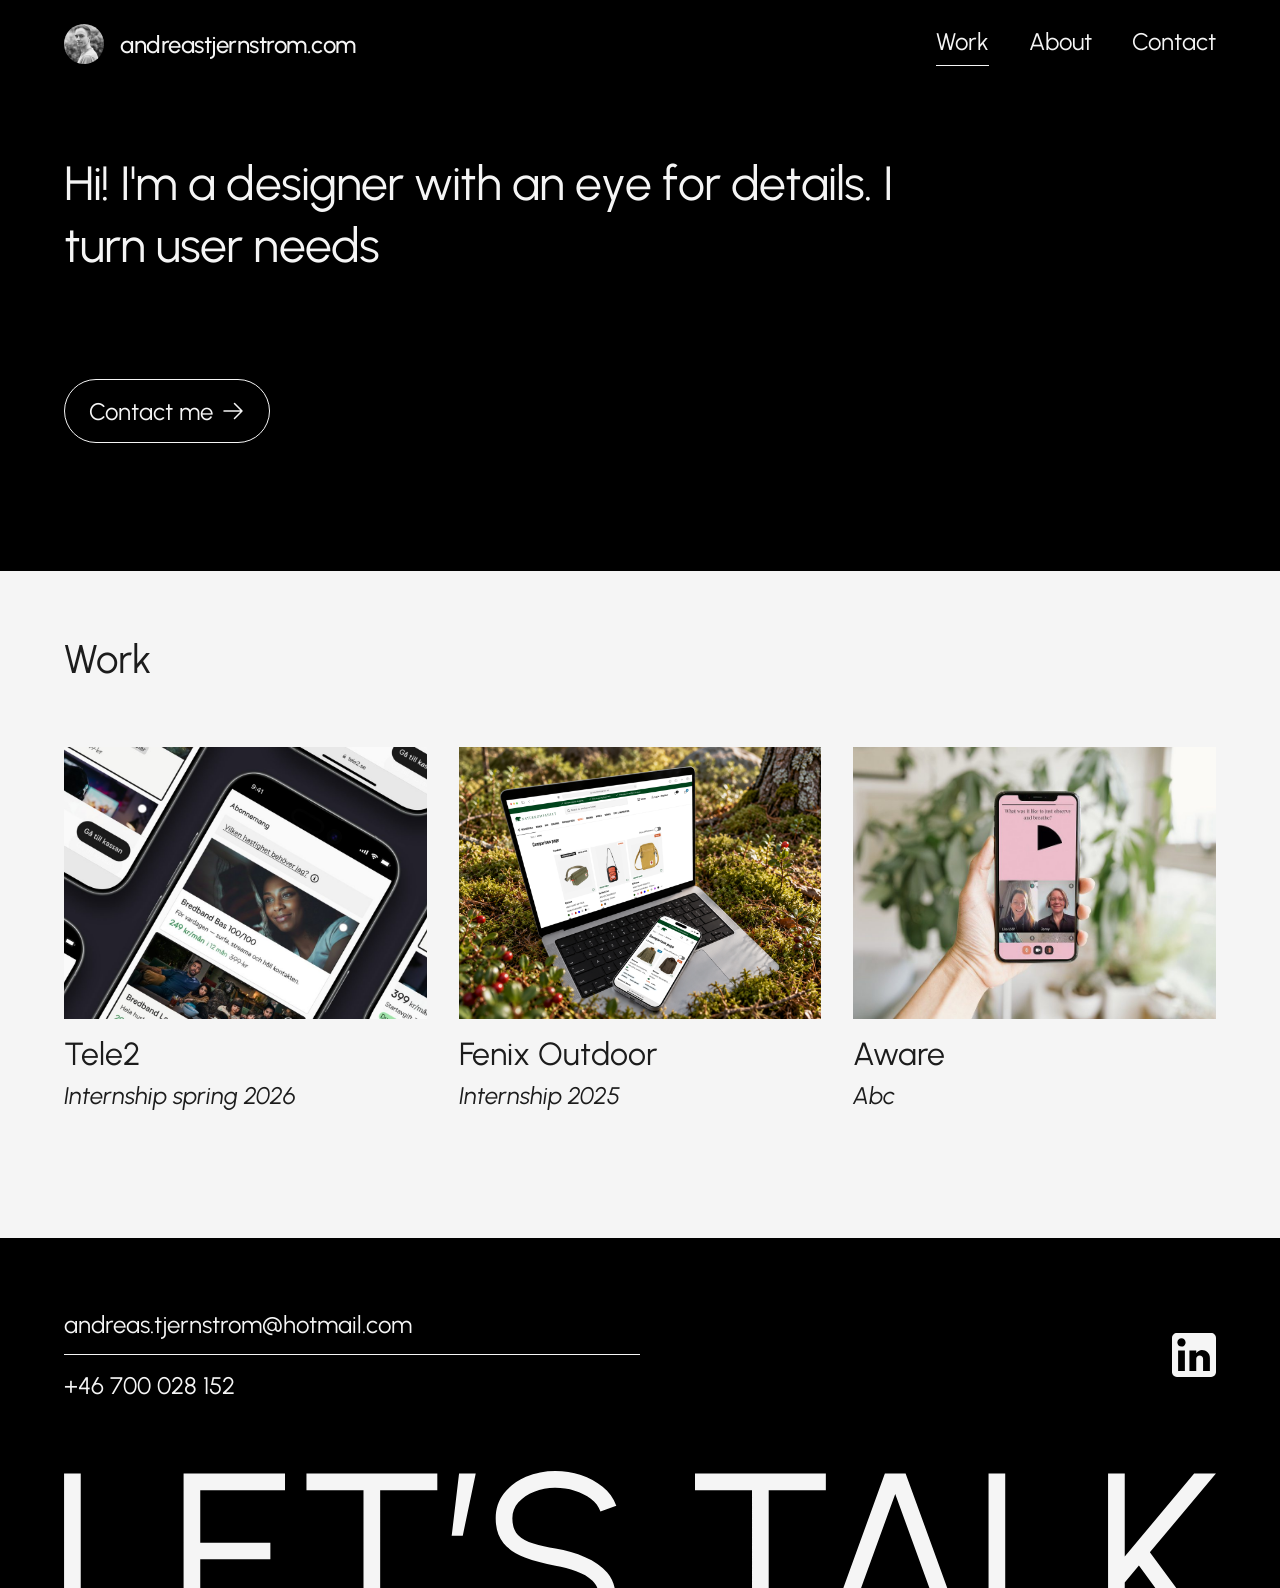
==== commit 376dbd3e: "Update index.html" ====
--- a/index.html
+++ b/index.html
@@ -54,7 +54,7 @@
     </a>
     <a class="portfolio__card" href="fenixoutdoor.html" aria-label="Fenix Outdoor case study">
       <div class="portfolio__card-media">
-        <img src="images/fenix-work-card.jpg" alt="Fenix Outdoor International AG" loading="lazy" />
+        <img src="images/fenix-work-card.png" alt="Fenix Outdoor International AG" loading="lazy" />
       </div>
       <div class="portfolio__card-text">
         <p class="portfolio__card-title">Fenix Outdoor</p>
--- a/styles.css
+++ b/styles.css
@@ -740,9 +740,11 @@
   min-width: 120px;
 }
 
+/* Shares the Eyebrow token with .case-hero__eyebrow above (round 23):
+   20px desktop / 16px mobile. */
 .meta-grid__label {
   display: block;
-  font-size: 1rem;
+  font-size: 1.25rem;
   letter-spacing: -0.02em;
   text-transform: uppercase;
   opacity: 0.65;
@@ -779,10 +781,12 @@
 .subcases {
   padding: 88px var(--pad) 112px;
   background: var(--white);
-  text-align: center;
-}
-
+}
+
+/* Left-aligned to match every other section heading on the site (round 24);
+   was centered, which this section was the only one to do. */
 .subcases h2 {
+  text-align: left;
   font-size: clamp(2rem, 4vw, 2.5rem);
   font-weight: 400;
   margin: 0 0 56px;
@@ -791,7 +795,10 @@
 .subcases__grid {
   display: flex;
   flex-wrap: wrap;
-  justify-content: center;
+  /* flex-start, not center (round 24): with only 1-2 cards the row is
+     narrower than the container, and centering left it floating in the
+     middle instead of flush left like .portfolio__grid. */
+  justify-content: flex-start;
   align-items: flex-start;
   gap: 32px;
   text-align: left;
@@ -824,6 +831,11 @@
   transform: scale(1.03);
 }
 
+/* H3 token (round 24): 32px desktop, matches Figma's Case_card component
+   (node 44:785/44:783, get_variable_defs confirms H3/Font size = 32).
+   Mobile value (24px) set in the 720px media query below, same token
+   .portfolio__card-title already uses (1.5rem) — this card was missing
+   that responsive step entirely and stayed at 32px on every width. */
 .subcase-card__title {
   font-size: 2rem;
 }
@@ -848,12 +860,18 @@
   color: rgba(250, 250, 250, 0.6);
 }
 
+/* Eyebrow token updated (round 23): 20px desktop / 16px mobile (see the
+   720px media query below), per Figma's --eyebrow/font-size variable
+   (resolved via get_variable_defs: 20 at device size 1440, 16 at 390).
+   Previously 16px at every width. The 8px margin below the eyebrow line
+   matches Figma's Text_wrapper gap (Scale/8 = 8px at both breakpoints,
+   non-responsive) — was 16px, double what Figma specifies. */
 .case-hero__eyebrow {
-  font-size: 1rem;
+  font-size: 1.25rem;
   letter-spacing: -0.02em;
   text-transform: uppercase;
   color: #7c7c7c;
-  margin: 0 0 16px;
+  margin: 0 0 8px;
 }
 
 .case-hero h1 {
@@ -875,9 +893,12 @@
   margin: 0;
 }
 
+/* 32px, not 40px: matches Figma's Case_introduction gap (Scale/32,
+   non-responsive) between the H1/meta text block and the row above it
+   (round 23). */
 .case-hero .meta-grid {
   justify-content: flex-start;
-  margin-top: 40px;
+  margin-top: 32px;
 }
 
 .case-hero .meta-grid__label {
@@ -930,11 +951,13 @@
   max-width: 67%;
 }
 
+/* 32px, not 40px: matches Figma's Text_title gap (Scale/32,
+   non-responsive) between the H2 and the body copy below it (round 23). */
 .case-section h2 {
   text-align: left;
   font-size: 2.5rem;
   font-weight: 400;
-  margin: 0 0 40px;
+  margin: 0 0 32px;
 }
 
 .case-section h3 {
@@ -1119,11 +1142,16 @@
   gap: 16px;
 }
 
+/* Text size now uses the "Help text" token (round 23) instead of Body:
+   20px desktop, 16px mobile (see the 720px media query below) — per
+   Figma's --help-text/font-size variable, resolved per breakpoint via
+   get_variable_defs (20 at device size 1440, 16 at device size 390).
+   Previously used Body's 24px at every width, non-responsive. */
 .usp-list li {
   display: flex;
   align-items: flex-start;
   gap: 8px;
-  font-size: 1.5rem;
+  font-size: 1.25rem;
   font-style: italic;
   line-height: 1.4;
 }
@@ -1281,6 +1309,12 @@
     max-width: none;
   }
 
+  /* H3 token, mobile value (round 24): 24px, down from the desktop 32px
+     set above — same step .portfolio__card-title already takes. */
+  .subcase-card__title {
+    font-size: 1.5rem;
+  }
+
   .meta-grid {
     gap: 32px;
   }
@@ -1288,6 +1322,33 @@
   .case-split {
     grid-template-columns: 1fr;
     gap: 12px;
+  }
+
+  /* Mobile spacing reconciled against Figma's mobile reference frame for
+     this page (node 376:2270, round 23) — previously these three used the
+     same padding as desktop (88/72px vertical, ~24px horizontal via
+     var(--pad)'s clamp), which was never actually reviewed against a
+     mobile-specific Figma frame until now. Figma's Case_introduction
+     block is pt-32/px-16, with a 32px gap (its own flex gap) before the
+     hero image, then pb-64 after the image before the next section —
+     split here across .case-hero's own bottom padding (the 32px gap) and
+     .case-image-full's bottom padding (the 64px trailing space), since
+     they're two separate elements in this codebase, not one wrapper. */
+  .case-hero {
+    padding: 32px 16px 32px;
+  }
+
+  .case-hero + .case-image-full {
+    padding: 0 16px 64px;
+  }
+
+  /* Figma's Text_title / Frame groups are each pt-32, px-16, with pb-64
+     only at the very end of their own colored block — which is exactly
+     what one .case-section already is in this codebase (Project
+     description, Result, The design process, and Learnings are each
+     their own .case-section), so one override reproduces all four. */
+  .case-section {
+    padding: 32px 16px 64px;
   }
 
   .case-section__inner > h2,
@@ -1314,13 +1375,34 @@
     font-size: 1.05rem;
   }
 
+  /* Eyebrow token, mobile value (round 23): 16px, down from the desktop
+     20px set above. Previously 0.95rem (~15.2px) at every width below
+     720px — close, but not the actual mobile token value. */
   .case-hero__eyebrow,
   .meta-grid__label {
-    font-size: 0.95rem;
+    font-size: 1rem;
   }
 
   .meta-grid__value {
     font-size: 1.3rem;
+  }
+
+  /* Help text token, mobile value (round 23): 16px, down from the desktop
+     20px set above. */
+  .usp-list li {
+    font-size: 1rem;
+  }
+
+  /* 32px, not 64px: Figma's mobile Image_carousel uses pt-32, not the
+     desktop "Images" component's pt-64 (round 20 only fetched the desktop
+     value; round 23 added the mobile one from node 376:2270). Placed in
+     this later media query, not the earlier one next to the base
+     .image-pair rule, because that earlier block sits BEFORE
+     .image-pair.image-pair--captioned's own unconditional desktop rule in
+     the file — same specificity, so the later unconditional rule was
+     winning at every width regardless of this query's condition. */
+  .image-pair.image-pair--captioned {
+    margin-top: 32px;
   }
 
   .case-section h2,
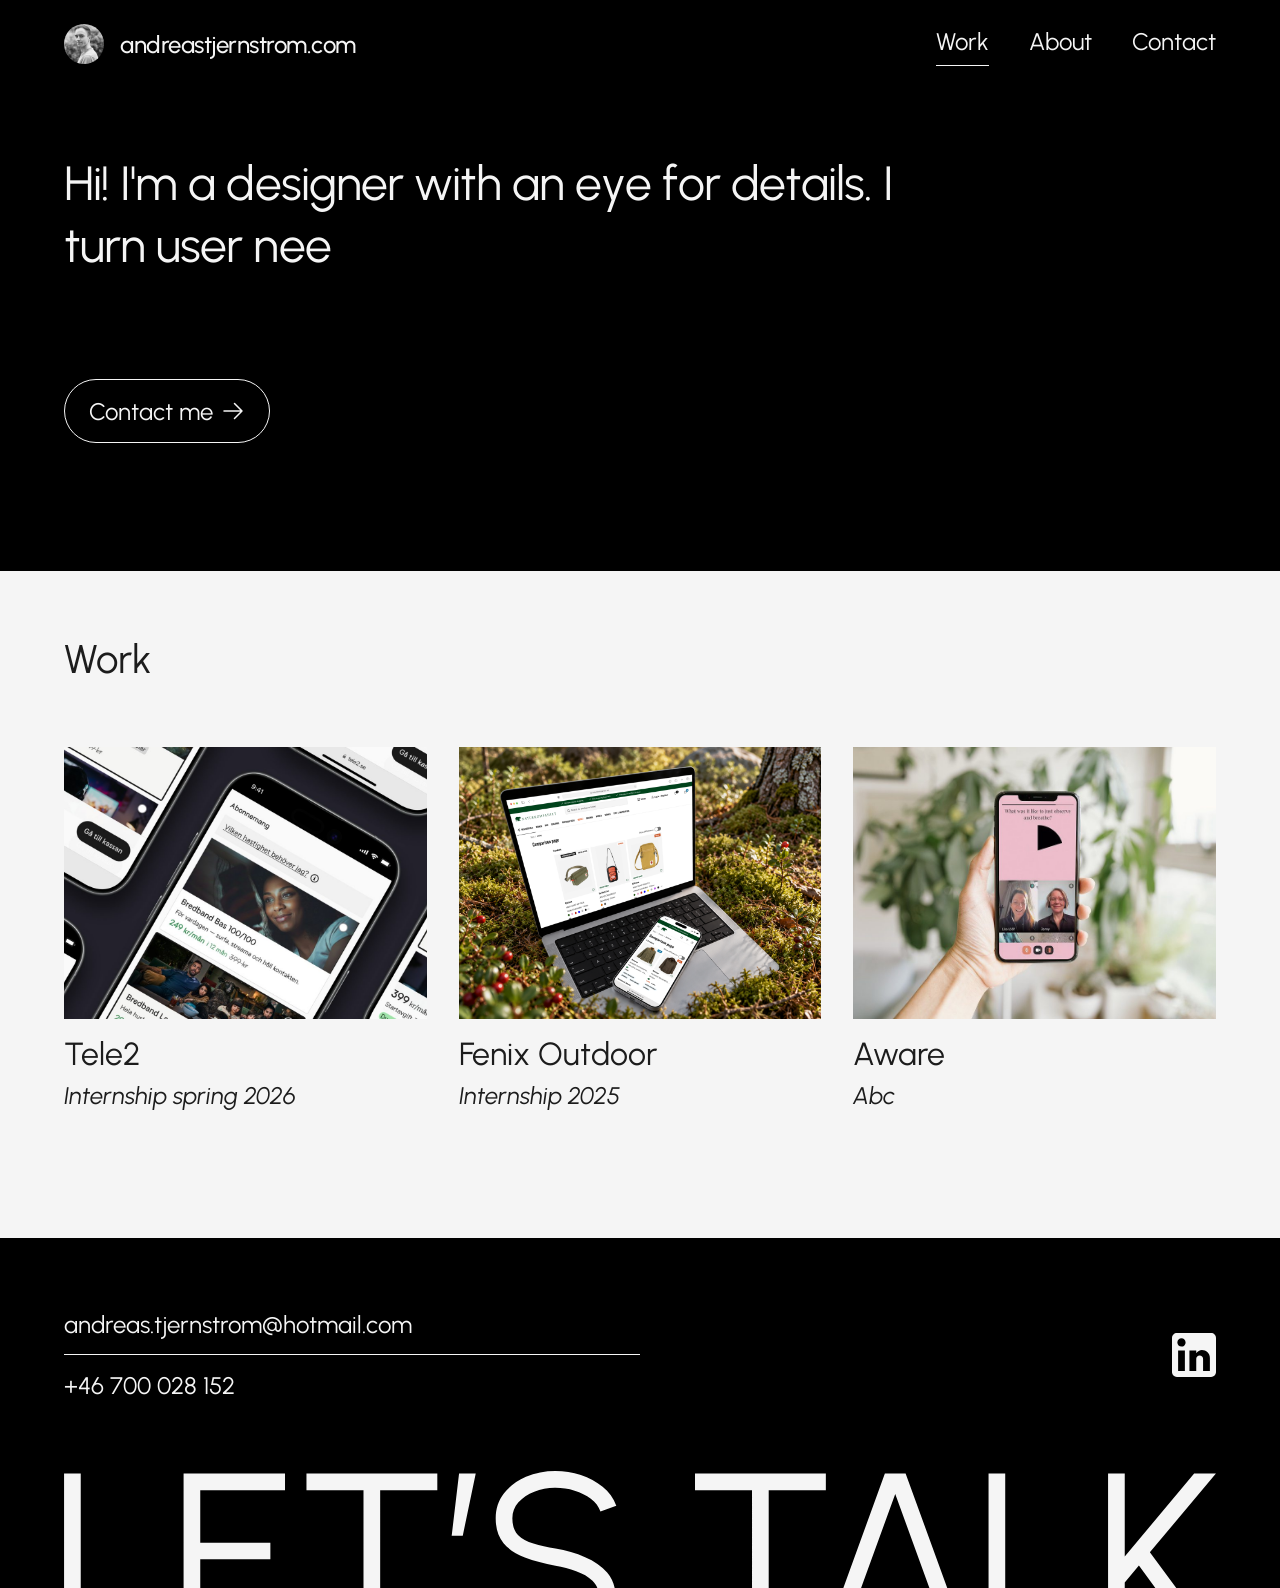
==== commit e96f4601: "Merge pull request #8 from andtje95/andtje95-patch-1 Add files via upload" ====
--- a/index.html
+++ b/index.html
@@ -8,7 +8,7 @@
 <link rel="preconnect" href="https://fonts.googleapis.com" />
 <link rel="preconnect" href="https://fonts.gstatic.com" crossorigin />
 <link href="https://fonts.googleapis.com/css2?family=Urbanist:wght@400;500;600&display=swap" rel="stylesheet" />
-<link rel="stylesheet" href="styles.css?v=43" />
+<link rel="stylesheet" href="styles.css?v=44" />
 </head>
 <body>
 
@@ -97,6 +97,6 @@
 </section>
 
 
-<script src="script.js?v=43"></script>
+<script src="script.js?v=44"></script>
 </body>
 </html>
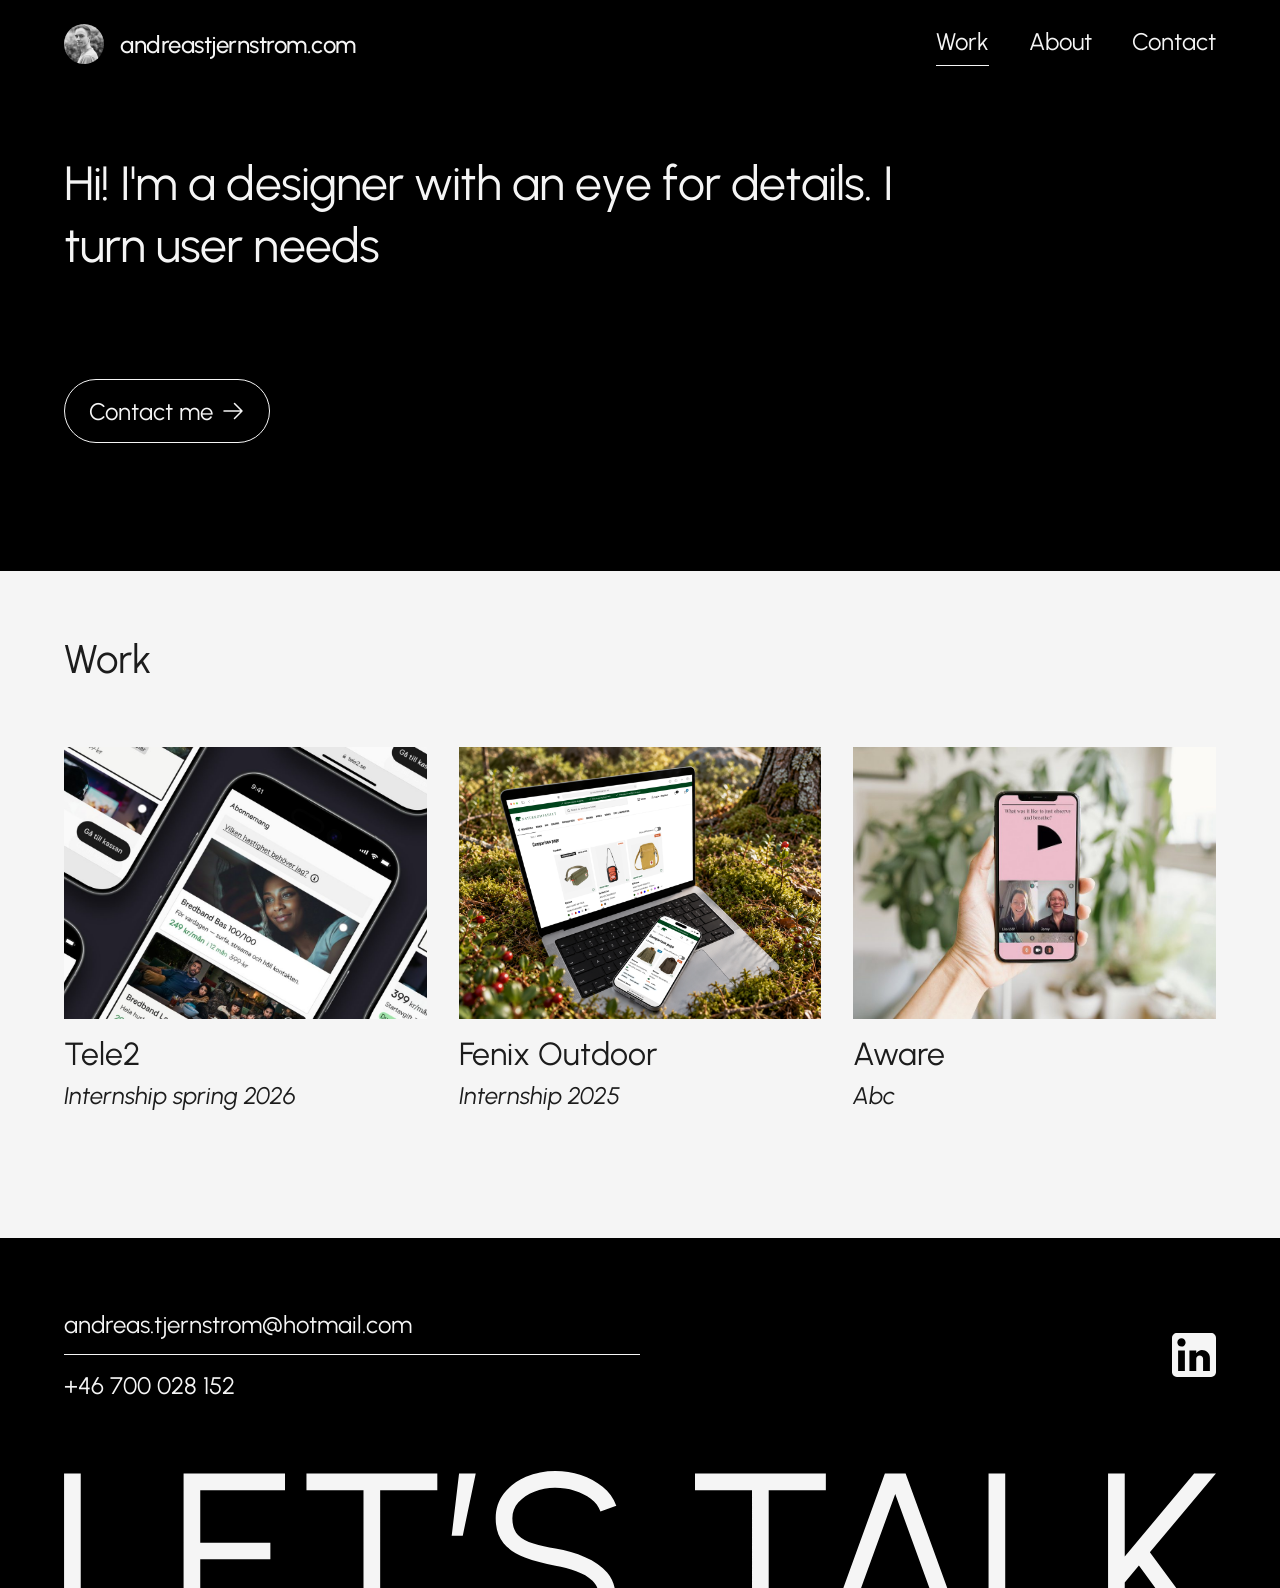
==== commit 8b98c169: "Integrate Google Tag Manager into index.html Added Google Tag Manager script for tracking." ====
--- a/index.html
+++ b/index.html
@@ -100,3 +100,10 @@
 <script src="script.js?v=44"></script>
 </body>
 </html>
+
+<script async src="https://www.googletagmanager.com/gtm.js?id=GTM-P2GKWGPW"></script>
+<script>
+  window.dataLayer = window.dataLayer || [];
+  function gtag(){dataLayer.push(arguments);}
+  gtag('js', new Date());
+</script>
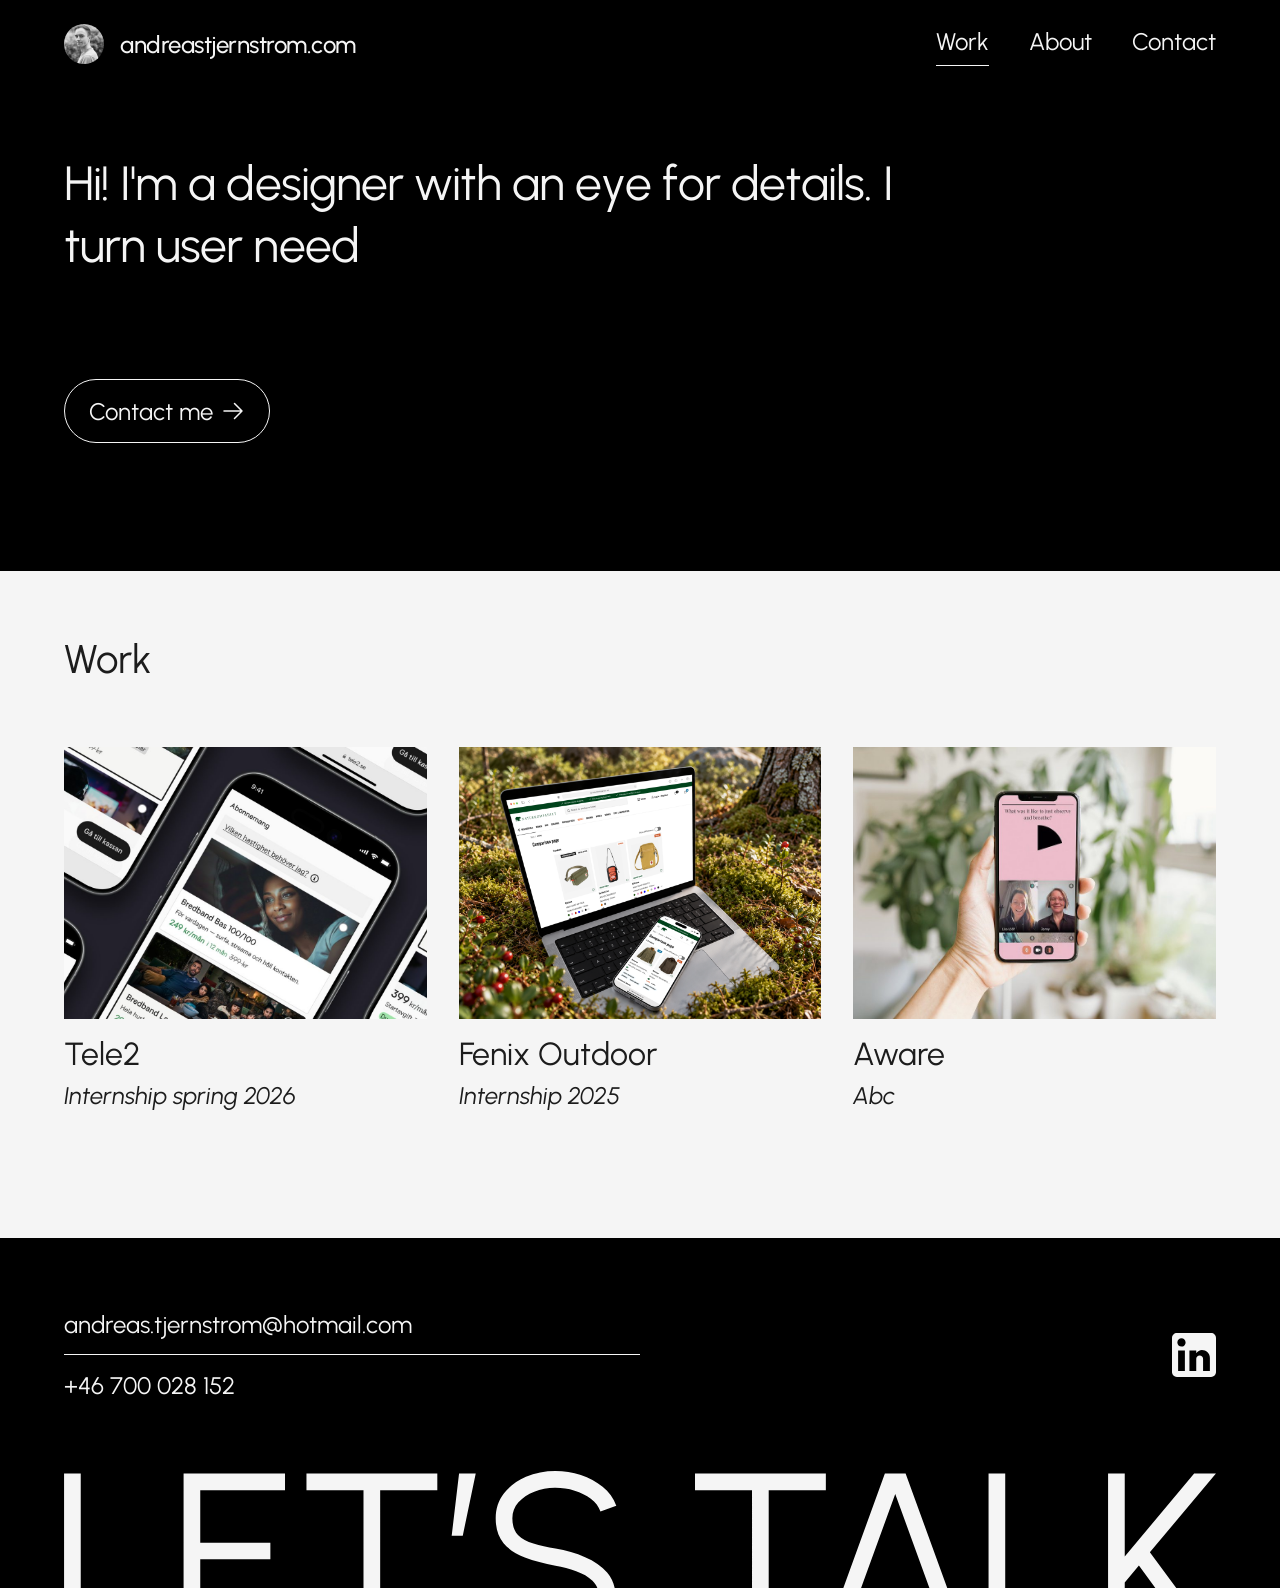
==== commit 177c35d2: "Update Google Tag Manager script ID in index.html" ====
--- a/index.html
+++ b/index.html
@@ -101,7 +101,7 @@
 </body>
 </html>
 
-<script async src="https://www.googletagmanager.com/gtm.js?id=GTM-P2GKWGPW"></script>
+<script async src="https://www.googletagmanager.com/gtm.js?id=GTM-5929TSRC"></script>
 <script>
   window.dataLayer = window.dataLayer || [];
   function gtag(){dataLayer.push(arguments);}
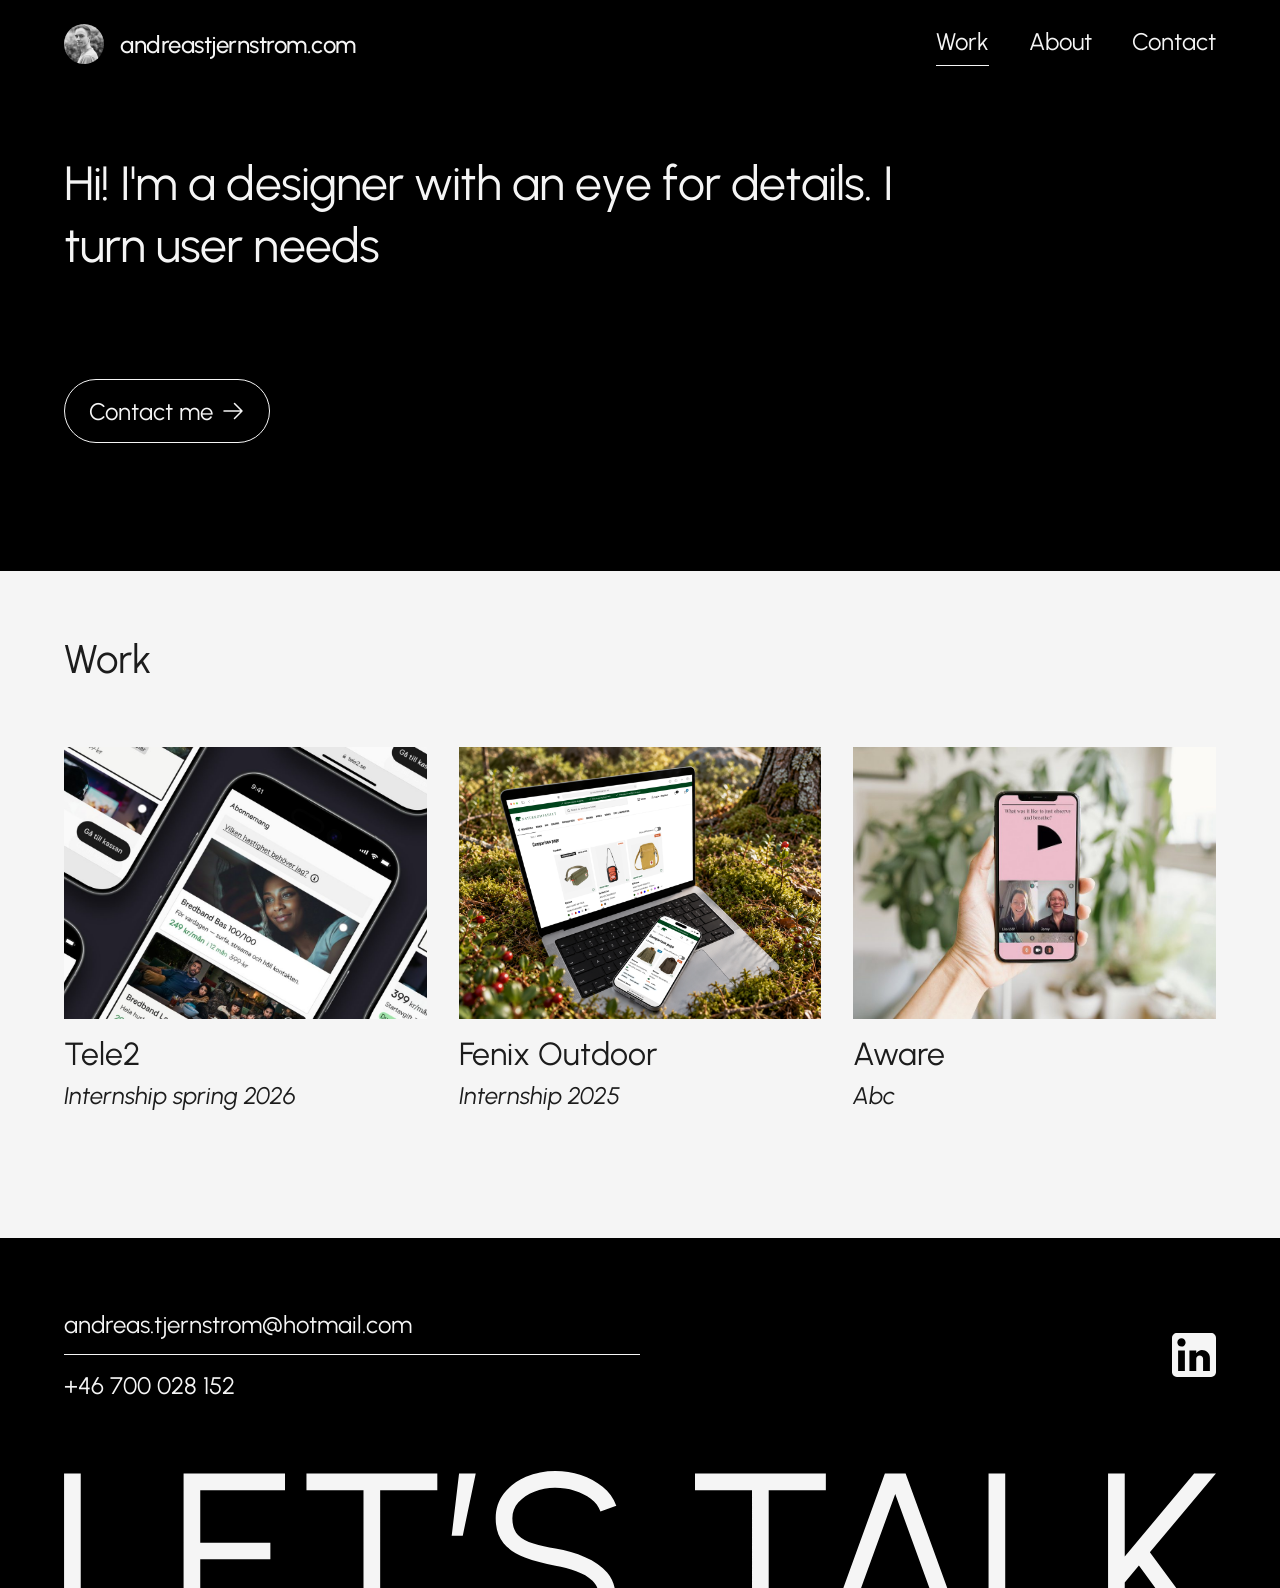
==== commit 2d785a7f: "Update index.html" ====
--- a/index.html
+++ b/index.html
@@ -1,6 +1,14 @@
 <!DOCTYPE html>
 <html lang="en">
 <head>
+  
+<script async src="https://www.googletagmanager.com/gtm.js?id=GTM-5929TSRC"></script>
+<script>
+  window.dataLayer = window.dataLayer || [];
+  function gtag(){dataLayer.push(arguments);}
+  gtag('js', new Date());
+</script>
+  
 <meta charset="UTF-8" />
 <meta name="viewport" content="width=device-width, initial-scale=1" />
 <title>andreastjernstrom.com</title>
@@ -100,10 +108,3 @@
 <script src="script.js?v=44"></script>
 </body>
 </html>
-
-<script async src="https://www.googletagmanager.com/gtm.js?id=GTM-5929TSRC"></script>
-<script>
-  window.dataLayer = window.dataLayer || [];
-  function gtag(){dataLayer.push(arguments);}
-  gtag('js', new Date());
-</script>
